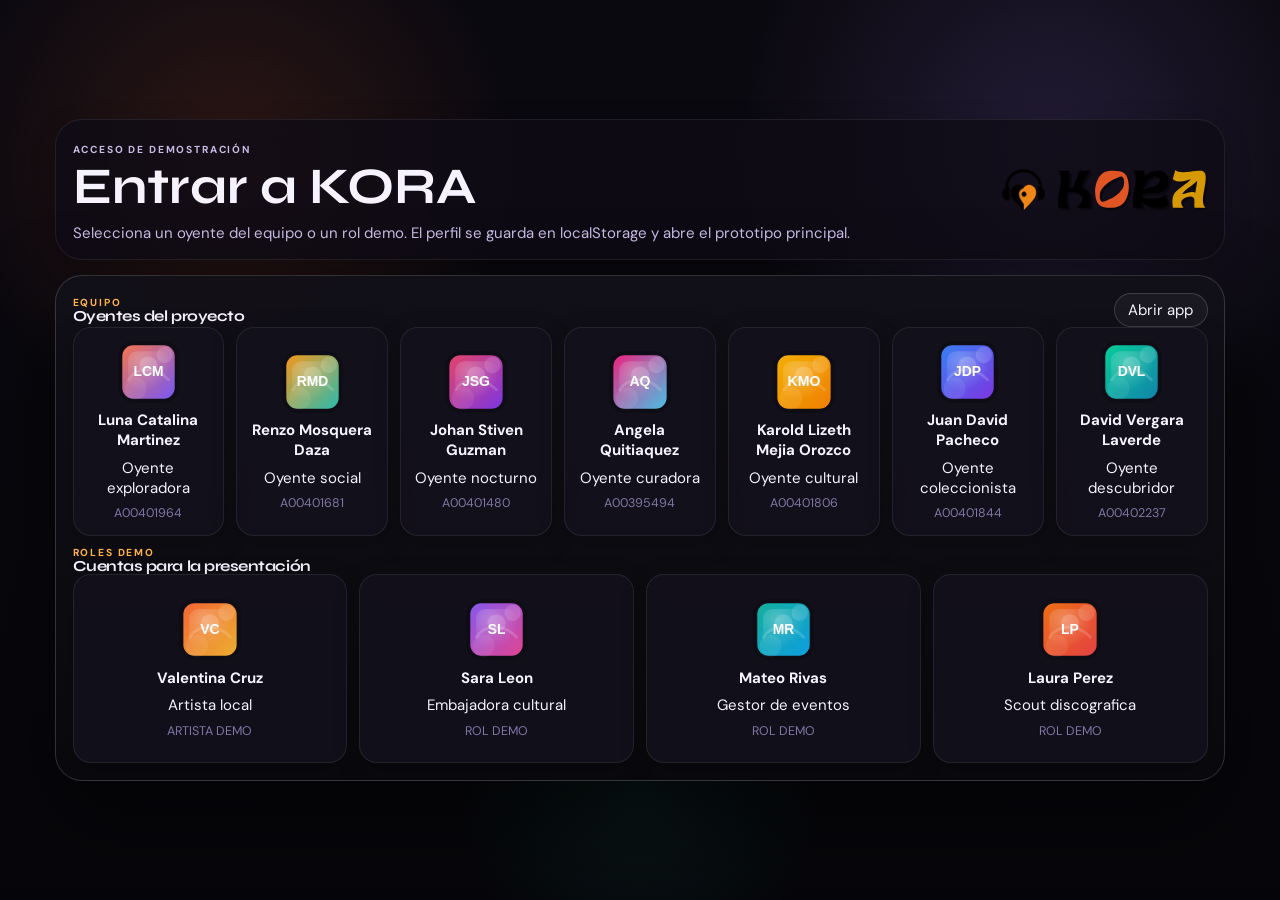
==== login.html @ 13dc76f2 "Initial commit + kora" ====
<!DOCTYPE html>
<html lang="es">
<head>
  <meta charset="UTF-8">
  <meta name="viewport" content="width=device-width, initial-scale=1.0">
  <title>KORA · login demo</title>
  <link rel="preconnect" href="https://fonts.googleapis.com">
  <link rel="preconnect" href="https://fonts.gstatic.com" crossorigin>
  <link href="https://fonts.googleapis.com/css2?family=Syne:wght@500;700;800&family=DM+Sans:wght@400;500;700&display=swap" rel="stylesheet">
  <link rel="stylesheet" href="assets/css/styles.css">
  <style>
    body { display:flex; align-items:center; justify-content:center; padding:1.2rem; }
    .login-wrap { width:min(78rem,100%); display:grid; gap:1rem; }
    .login-hero { padding:1.1rem; border-radius:1.8rem; background:rgba(15,12,22,0.8); border:1px solid rgba(255,255,255,0.08); box-shadow:var(--shadow-md); display:flex; align-items:center; justify-content:space-between; gap:1rem; }
    .login-copy h1 { margin:0; font-family:var(--font-head); font-size:clamp(2rem,4vw,3.6rem); }
    .login-copy p { color:var(--text-soft); margin:0.4rem 0 0; }
    .login-brand { display:flex; gap:0.8rem; align-items:center; }
    .login-brand img:first-child { width:3rem; height:3rem; }
    .login-brand img:last-child { width:10rem; }
    .login-card { width:min(78rem,100%); }
  </style>
</head>
<body>
  <main class="login-wrap">
    <section class="login-hero">
      <div class="login-copy">
        <p class="eyebrow">Acceso de demostración</p>
        <h1>Entrar a KORA</h1>
        <p>Selecciona un oyente del equipo o un rol demo. El perfil se guarda en localStorage y abre el prototipo principal.</p>
      </div>
      <div class="login-brand">
        <img src="assets/img/marca.svg" alt="Marca KORA">
        <img src="assets/img/kora.svg" alt="KORA">
      </div>
    </section>

    <section class="overlay-card login-card">
      <div class="overlay-sections">
        <section>
          <div class="section-head simple-head">
            <div>
              <p class="eyebrow">Equipo</p>
              <h2 class="section-title small-title">Oyentes del proyecto</h2>
            </div>
            <a class="soft-btn" href="index.html">Abrir app</a>
          </div>
          <div class="profile-grid" id="login-team-grid"></div>
        </section>
        <section>
          <div class="section-head simple-head">
            <div>
              <p class="eyebrow">Roles demo</p>
              <h2 class="section-title small-title">Cuentas para la presentación</h2>
            </div>
          </div>
          <div class="profile-grid" id="login-role-grid"></div>
        </section>
      </div>
    </section>
  </main>

  <script src="assets/js/data.js"></script>
  <script>
    (function () {
      const data = window.KORA_DATA;
      const key = data.storageKey;
      const allProfiles = [...data.teamMembers, ...data.demoRoles];
      const defaults = {
        device: 'phone',
        view: 'discover',
        loggedIn: true,
        profileId: data.teamMembers[0].id,
        activeEventId: data.events[0].id,
        selectedArtistId: data.artists[0].id,
        savedArtistIds: ['los-pleneros'],
        likedArtistIds: [],
        checkedEventIds: [],
        sharedTargets: [],
        playlistArtistIds: data.playlists[0].tracks.slice(),
        playlistContributions: 0,
        completedMissionIds: [],
        settings: {
          autoLogin: true,
          publicProfile: false,
          preview30: true,
          autoplay: false,
          audioMode: 'Demo HQ',
          eventAlerts: true,
          missionAlerts: true,
          highContrast: false,
          captions: true
        }
      };

      function save(profileId) {
        const state = Object.assign({}, defaults, { profileId, loggedIn: true });
        localStorage.setItem(key, JSON.stringify(state));
        window.location.href = 'index.html';
      }

      function render(items, mountId) {
        document.getElementById(mountId).innerHTML = items.map((profile) => `
          <button class="profile-card" type="button" data-login="${profile.id}">
            <img src="${profile.avatar}" alt="${profile.name}">
            <strong>${profile.name}</strong>
            <span>${profile.role}</span>
            <small>${profile.code}</small>
          </button>`).join('');
      }

      render(data.teamMembers, 'login-team-grid');
      render(data.demoRoles, 'login-role-grid');
      document.querySelectorAll('[data-login]').forEach((button) => {
        button.addEventListener('click', () => save(button.dataset.login));
      });
    })();
  </script>
</body>
</html>
---- assets/css/styles.css ----
:root {
  --bg: #07070b;
  --bg-2: #0d0b14;
  --surface: rgba(19, 17, 28, 0.92);
  --surface-2: rgba(27, 24, 38, 0.96);
  --surface-3: rgba(37, 32, 52, 0.98);
  --line: rgba(255, 255, 255, 0.08);
  --line-strong: rgba(255, 255, 255, 0.16);
  --text: #f6f2ff;
  --text-soft: #c7bce6;
  --text-faint: #8176a5;
  --accent: #ff6b35;
  --accent-2: #ffb347;
  --accent-3: #ff8c42;
  --purple: #9d7bf5;
  --teal: #22d3a8;
  --danger: #ef4444;
  --success: #22c55e;
  --shadow-xl: 0 40px 90px rgba(0, 0, 0, 0.55);
  --shadow-lg: 0 18px 44px rgba(0, 0, 0, 0.32);
  --shadow-md: 0 8px 26px rgba(0, 0, 0, 0.22);
  --r-xl: 38px;
  --r-lg: 26px;
  --r-md: 18px;
  --r-sm: 14px;
  --font-head: 'Syne', sans-serif;
  --font-body: 'DM Sans', sans-serif;
}

* {
  box-sizing: border-box;
}

html {
  scroll-behavior: smooth;
  font-size: 15px;
}

body {
  margin: 0;
  min-height: 100vh;
  font-family: var(--font-body);
  color: var(--text);
  background:
          radial-gradient(circle at 18% 18%, rgba(255, 107, 53, 0.14), transparent 22%),
          radial-gradient(circle at 82% 16%, rgba(157, 123, 245, 0.16), transparent 24%),
          radial-gradient(circle at 50% 88%, rgba(34, 211, 168, 0.08), transparent 18%),
          linear-gradient(180deg, #0b0910 0%, #06060a 100%);
  overflow-x: hidden;
}

body.overlay-open {
  overflow: hidden;
}

body.high-contrast {
  --surface: rgba(10, 10, 13, 0.98);
  --surface-2: rgba(17, 17, 22, 1);
  --surface-3: rgba(24, 24, 32, 1);
  --line: rgba(255, 255, 255, 0.16);
  --text-soft: #ddd6f8;
}

a,
button,
input,
select {
  font: inherit;
}

button,
a {
  cursor: pointer;
}

button {
  border: 0;
  padding: 0;
  background: transparent;
  color: inherit;
}

img {
  display: block;
  max-width: 100%;
}

.app-page {
  position: relative;
  min-height: 100vh;
  padding: 0.85rem;
  display: flex;
  flex-direction: column;
  gap: 0.85rem;
}

.shell-toolbar {
  display: flex;
  align-items: center;
  justify-content: space-between;
  gap: 0.9rem;
  padding: 0.8rem 0.95rem;
  background: rgba(15, 12, 22, 0.74);
  border: 1px solid var(--line);
  border-radius: 20px;
  backdrop-filter: blur(16px);
  box-shadow: var(--shadow-md);
}

.brand-lockup,
.shell-actions,
.device-switches,
.toolbar-utilities,
.pill-row,
.player-actions,
.player-controls,
.community-actions,
.overlay-actions,
.sidebar-actions,
.profile-actions {
  display: flex;
  align-items: center;
  gap: 0.65rem;
  flex-wrap: wrap;
}

.brand-lockup {
  min-width: 0;
}

.brand-lockup--shell {
  flex: 0 0 auto;
}

.brand-word-wrap {
  display: inline-flex;
  align-items: center;
  justify-content: center;
  padding: 0.38rem 0.8rem 0.42rem;
  border-radius: 999px;
  background: linear-gradient(135deg, rgba(255, 255, 255, 0.06), rgba(255, 107, 53, 0.08));
  border: 1px solid rgba(255, 255, 255, 0.08);
  box-shadow: var(--shadow-md);
}

.brand-mark {
  width: 2.55rem;
  height: 2.55rem;
  object-fit: contain;
  filter: drop-shadow(0 8px 18px rgba(255, 107, 53, 0.22));
}

.brand-mark--shell {
  width: 2.1rem;
  height: 2.1rem;
  flex: 0 0 auto;
}

.brand-word {
  width: min(10.4rem, 28vw);
  height: auto;
  object-fit: contain;
  filter: drop-shadow(0 4px 12px rgba(255, 179, 71, 0.14));
}

.shell-actions {
  width: 100%;
  min-width: 0;
  justify-content: flex-end;
}

.toolbar-btn,
.soft-btn,
.primary-btn,
.danger-btn,
.nav-link,
.mini-pill,
.interactive-pill,
.link-btn,
.device-switches button,
.toolbar-utilities button {
  display: inline-flex;
  align-items: center;
  justify-content: center;
  min-height: 2.25rem;
  padding: 0 0.9rem;
  border-radius: 999px;
  border: 1px solid var(--line-strong);
  background: rgba(255, 255, 255, 0.04);
  color: var(--text);
  text-decoration: none;
  transition: 0.22s ease;
}

.toolbar-btn:hover,
.soft-btn:hover,
.primary-btn:hover,
.danger-btn:hover,
.nav-link:hover,
.icon-btn:hover,
.profile-chip:hover,
.mini-pill.interactive-pill:hover,
.events-grid button:hover,
.stack-item:hover,
.favorite-card:hover {
  transform: translateY(-1px);
}

.toolbar-btn.is-active,
.nav-link.is-active,
.bottom-nav button.is-active,
.profile-card.is-active,
.stack-item.is-active,
.map-pin.is-active,
.share-card.is-active,
.interactive-pill.is-active {
  background: linear-gradient(135deg, rgba(255, 107, 53, 0.22), rgba(255, 179, 71, 0.18));
  border-color: rgba(255, 179, 71, 0.36);
  box-shadow: 0 0 0 1px rgba(255, 179, 71, 0.08) inset;
}

.primary-btn {
  background: linear-gradient(135deg, var(--accent), var(--accent-3));
  border-color: transparent;
  box-shadow: 0 14px 30px rgba(255, 107, 53, 0.25);
  font-weight: 700;
}

.danger-btn {
  background: rgba(239, 68, 68, 0.14);
  border-color: rgba(239, 68, 68, 0.3);
  color: #fecaca;
}

.small-btn {
  min-height: 1.95rem;
  padding-inline: 0.78rem;
  font-size: 0.88rem;
}

.full-btn {
  width: 100%;
}

.stage {
  display: flex;
  justify-content: center;
  align-items: flex-start;
  min-height: 0;
}

.device-shell {
  width: 100%;
  display: flex;
  justify-content: center;
  position: relative;
}

.device-shell::before {
  content: '';
  position: absolute;
  left: 10%;
  right: 10%;
  bottom: -1rem;
  height: 5rem;
  border-radius: 999px;
  background: radial-gradient(circle, rgba(0, 0, 0, 0.55), transparent 70%);
  filter: blur(10px);
}

.device-frame {
  position: relative;
  background: linear-gradient(180deg, #0d0c12 0%, #030305 100%);
  border: 1px solid rgba(255, 255, 255, 0.08);
  box-shadow: 0 0 0 1px rgba(255,255,255,0.03) inset, var(--shadow-xl);
  padding: 0.78rem;
  transition: 0.32s ease;
}

.device-frame[data-device-frame='phone'] {
  width: min(360px, calc((100vh - 170px) * 0.415), calc(100vw - 28px));
  aspect-ratio: 390 / 844;
  border-radius: 2.95rem;
}

.device-frame[data-device-frame='tablet'] {
  width: min(1020px, calc((100vh - 170px) * 1.5), calc(100vw - 28px));
  aspect-ratio: 1280 / 820;
  border-radius: 2.45rem;
}

.device-frame[data-device-frame='desktop'] {
  width: min(1220px, calc((100vh - 170px) * 1.5), calc(100vw - 28px));
  aspect-ratio: 1440 / 900;
  border-radius: 1.9rem;
}

.device-hardware,
.device-notch,
.device-camera,
.device-speaker,
.device-tablet-bar,
.device-led {
  position: absolute;
  pointer-events: none;
}

.device-notch {
  top: 0;
  left: 50%;
  transform: translateX(-50%);
  width: 7.3rem;
  height: 1.45rem;
  border-radius: 0 0 1rem 1rem;
  background: #06060a;
}

.device-camera {
  top: 0.42rem;
  left: calc(50% - 1.32rem);
  width: 0.54rem;
  height: 0.54rem;
  border-radius: 50%;
  background: #1f2030;
  box-shadow: 0 0 0 2px rgba(255,255,255,0.03) inset;
}

.device-speaker {
  top: 0.63rem;
  left: 50%;
  width: 1.9rem;
  height: 0.2rem;
  transform: translateX(-50%);
  border-radius: 999px;
  background: #1e2030;
}

.device-tablet-bar,
.device-led {
  display: none;
}

.device-frame[data-device-frame='tablet'] .device-notch,
.device-frame[data-device-frame='tablet'] .device-camera,
.device-frame[data-device-frame='tablet'] .device-speaker,
.device-frame[data-device-frame='desktop'] .device-notch,
.device-frame[data-device-frame='desktop'] .device-camera,
.device-frame[data-device-frame='desktop'] .device-speaker {
  display: none;
}

.device-frame[data-device-frame='tablet'] .device-tablet-bar {
  display: block;
  left: 50%;
  top: 0.8rem;
  transform: translateX(-50%);
  width: 6rem;
  height: 0.34rem;
  border-radius: 999px;
  background: #17181d;
}

.device-frame[data-device-frame='desktop'] .device-led {
  display: block;
  left: 50%;
  top: 0.92rem;
  transform: translateX(-50%);
  width: 0.55rem;
  height: 0.55rem;
  border-radius: 50%;
  background: rgba(34, 211, 168, 0.84);
  box-shadow: 0 0 12px rgba(34, 211, 168, 0.65);
}

.device-screen {
  height: 100%;
  border-radius: 2.15rem;
  overflow: hidden;
  border: 1px solid rgba(255,255,255,0.05);
  background:
          radial-gradient(circle at 16% 10%, rgba(255, 107, 53, 0.14), transparent 24%),
          radial-gradient(circle at 84% 14%, rgba(157, 123, 245, 0.15), transparent 22%),
          linear-gradient(180deg, #0f0d16 0%, #08080d 100%);
}

.device-frame[data-device-frame='desktop'] .device-screen {
  border-radius: 1.3rem;
}

.app-surface {
  height: 100%;
  display: grid;
  grid-template-rows: auto auto 1fr auto;
  min-height: 0;
}

.app-surface[data-device='desktop'] {
  grid-template-columns: 15.5rem minmax(0, 1fr) 18rem;
  grid-template-rows: auto 1fr;
}

.status-bar {
  display: flex;
  align-items: center;
  justify-content: space-between;
  gap: 1rem;
  padding: 0.8rem 1rem 0.4rem;
  color: var(--text);
  font-size: 0.76rem;
  font-weight: 700;
}

.status-icons {
  display: inline-flex;
  align-items: center;
  gap: 0.45rem;
}

.status-icon {
  width: 0.9rem;
  height: 0.55rem;
  border-radius: 0.24rem;
  background: rgba(255, 255, 255, 0.68);
}

.status-icon--signal {
  clip-path: polygon(0 100%, 40% 60%, 70% 30%, 100% 0, 100% 100%);
  width: 0.78rem;
}

.status-icon--battery {
  position: relative;
  width: 1.2rem;
  background: transparent;
  border: 1px solid rgba(255, 255, 255, 0.68);
}

.status-icon--battery::before {
  content: '';
  position: absolute;
  left: 2px;
  right: 4px;
  top: 2px;
  bottom: 2px;
  border-radius: 0.12rem;
  background: rgba(255, 255, 255, 0.78);
}

.status-icon--battery::after {
  content: '';
  position: absolute;
  right: -3px;
  top: 50%;
  transform: translateY(-50%);
  width: 2px;
  height: 5px;
  border-radius: 0 2px 2px 0;
  background: rgba(255, 255, 255, 0.78);
}

.app-surface[data-device='desktop'] .status-bar {
  grid-column: 2 / span 2;
  padding-top: 0.9rem;
}

.app-sidebar,
.app-rail {
  display: none;
}

.app-surface[data-device='desktop'] .app-sidebar,
.app-surface[data-device='desktop'] .app-rail {
  display: block;
}

.app-sidebar {
  grid-row: 1 / span 2;
  padding: 0.95rem 0.85rem 0.95rem 0.95rem;
  border-right: 1px solid var(--line);
  background: rgba(255,255,255,0.02);
}

.sidebar-brand,
.sidebar-stack {
  display: grid;
  gap: 0.85rem;
}

.sidebar-brand-lockup {
  display: flex;
  align-items: center;
  gap: 0.65rem;
}

.sidebar-brand-lockup img:first-child {
  width: 2.2rem;
  height: 2.2rem;
}

.sidebar-brand-lockup img:last-child {
  width: 7.1rem;
}

.profile-chip {
  display: flex;
  align-items: center;
  gap: 0.8rem;
  width: 100%;
  padding: 0.78rem;
  border-radius: 1.15rem;
  border: 1px solid var(--line);
  background: rgba(255,255,255,0.04);
  text-align: left;
}

.profile-chip img,
.profile-main-avatar,
.profile-card img,
.team-modal-card img,
.stack-item img,
.favorite-card img,
.leaderboard-card img {
  width: 3rem;
  height: 3rem;
  border-radius: 1rem;
  object-fit: cover;
}

.profile-main-avatar {
  width: 3.25rem;
  height: 3.25rem;
  border-radius: 1rem;
  box-shadow: 0 10px 25px rgba(255, 107, 53, 0.18);
  flex: 0 0 auto;
}

.profile-chip strong,
.profile-main strong,
.stack-item strong,
.favorite-card strong,
.leaderboard-card strong,
.team-modal-card strong {
  display: block;
}

.profile-chip span,
.profile-sub,
.stack-item span,
.favorite-card span,
.team-modal-card span,
.helper-copy,
.profile-overview p,
.insight-row p,
.settings-item label,
.settings-copy,
.empty-state {
  color: var(--text-soft);
}

.sidebar-nav,
.stack-list,
.capsule-feed,
.queue-list,
.missions-list,
.settings-stack,
.events-grid,
.favorites-grid,
.team-modal-grid {
  display: grid;
  gap: 0.75rem;
}

.nav-link {
  justify-content: flex-start;
}

.panel-card,
.hero-card,
.player-card,
.stack-item,
.favorite-card,
.share-card,
.leaderboard-card,
.profile-card,
.team-modal-card,
.settings-card,
.mission-card,
.event-card {
  background: var(--surface);
  border: 1px solid var(--line);
  border-radius: var(--r-md);
  box-shadow: var(--shadow-md);
}

.panel-card,
.settings-card,
.mission-card,
.event-card {
  padding: 0.95rem;
}

.compact-card {
  padding: 0.82rem;
}

.app-header {
  display: grid;
  grid-template-columns: auto 1fr auto;
  align-items: center;
  gap: 0.75rem;
  padding: 0 1rem 0.75rem;
}

.app-surface[data-device='desktop'] .app-header {
  display: none;
}

.device-brandbar {
  display: inline-flex;
  align-items: center;
  gap: 0.45rem;
  align-self: center;
  padding: 0.42rem 0.58rem;
  border-radius: 999px;
  background: rgba(255,255,255,0.04);
  border: 1px solid var(--line);
  box-shadow: var(--shadow-md);
}

.device-brandbar img:first-child {
  width: 1.45rem;
  height: 1.45rem;
}

.device-brandbar img:last-child {
  width: 4.75rem;
  height: auto;
}

.profile-main {
  display: flex;
  align-items: center;
  gap: 0.8rem;
  min-width: 0;
}

.profile-main > div {
  min-width: 0;
}

.app-title,
.section-title,
.overlay-head h2,
.hero-copy h2,
.player-meta h2,
.now-playing-card h3,
.profile-overview h2 {
  margin: 0;
  font-family: var(--font-head);
  line-height: 0.98;
  letter-spacing: -0.03em;
}

.app-title {
  font-size: 1.18rem;
}

.section-title {
  font-size: 1.28rem;
}

.small-title {
  font-size: 1.02rem;
}

.eyebrow {
  margin: 0;
  font-size: 0.68rem;
  color: var(--accent-2);
  letter-spacing: 0.18em;
  text-transform: uppercase;
  font-weight: 700;
}

.profile-sub {
  white-space: nowrap;
  overflow: hidden;
  text-overflow: ellipsis;
}

.app-main,
.app-rail {
  min-width: 0;
  padding: 0 0.95rem 0.95rem;
}

.app-main {
  overflow: hidden;
}

.content-scroll {
  overflow-y: auto;
  overflow-x: hidden;
  scrollbar-width: thin;
  scrollbar-color: rgba(255,255,255,0.15) transparent;
}

.content-scroll::-webkit-scrollbar {
  width: 8px;
}

.content-scroll::-webkit-scrollbar-thumb {
  background: rgba(255,255,255,0.12);
  border-radius: 999px;
}

.view {
  display: none;
  gap: 0.85rem;
  padding-bottom: 0.9rem;
}

.view.is-active {
  display: grid;
}

.hero-card {
  position: relative;
  overflow: hidden;
  min-height: 14rem;
  background:
          radial-gradient(circle at 80% 14%, rgba(255,255,255,0.12), transparent 18%),
          linear-gradient(135deg, rgba(255,107,53,0.24), rgba(255,179,71,0.12));
}

.hero-card::before {
  content: '';
  position: absolute;
  inset: 0;
  background: var(--hero-gradient, linear-gradient(135deg, rgba(255,107,53,0.28), rgba(255,179,71,0.12)));
  opacity: 0.45;
}

.hero-layout {
  position: relative;
  z-index: 1;
  display: grid;
  grid-template-columns: 1.15fr 0.85fr;
  gap: 0.95rem;
  height: 100%;
  padding: 0.95rem;
  align-items: center;
}

.hero-copy {
  display: grid;
  gap: 0.6rem;
  min-width: 0;
}

.hero-copy h2 {
  font-size: clamp(1.7rem, 3.2vw, 2.75rem);
}

.hero-copy p {
  margin: 0;
  color: var(--text-soft);
  line-height: 1.42;
}

.hero-visual {
  display: grid;
  gap: 0.7rem;
  justify-items: end;
  min-width: 0;
}

.hero-cover {
  width: min(13.5rem, 100%);
  border-radius: 1.35rem;
  box-shadow: var(--shadow-lg);
}

.hero-tags,
.tag-cloud,
.insight-stack,
.overlay-sections,
.scanner-layout,
.audio-progress-wrap {
  display: grid;
  gap: 0.7rem;
}

.tag-cloud {
  grid-template-columns: repeat(auto-fit, minmax(6.6rem, 1fr));
}

.tag-chip,
.badge-pill,
.stamp-pill {
  display: inline-flex;
  align-items: center;
  justify-content: center;
  min-height: 1.9rem;
  padding: 0 0.72rem;
  border-radius: 999px;
  border: 1px solid rgba(255, 255, 255, 0.12);
  background: rgba(255,255,255,0.05);
  color: var(--text-soft);
  font-size: 0.82rem;
}

.capsule-feed {
  grid-template-columns: repeat(auto-fit, minmax(13.2rem, 1fr));
}

.stack-item,
.favorite-card,
.leaderboard-card {
  display: flex;
  align-items: center;
  gap: 0.8rem;
  padding: 0.76rem;
}

.capsule-card {
  display: grid;
  gap: 0.8rem;
  padding: 0.82rem;
  cursor: pointer;
}

.capsule-cover {
  width: 100%;
  aspect-ratio: 16 / 10;
  object-fit: cover;
  border-radius: 1rem;
}

.capsule-copy h3,
.player-meta h2,
.stack-item strong,
.favorite-card strong,
.now-playing-card h3,
.profile-overview h2,
.leaderboard-card strong,
.team-modal-card strong {
  margin: 0;
  font-size: 0.98rem;
}

.capsule-copy p,
.player-meta p,
.panel-head span,
.stack-item span,
.favorite-card span,
.leaderboard-card span,
.now-playing-card p,
.mission-card p,
.event-card p,
.team-modal-card p {
  margin: 0;
  line-height: 1.42;
  color: var(--text-soft);
}

.card-actions {
  display: flex;
  gap: 0.5rem;
  flex-wrap: wrap;
}

.dual-grid {
  display: grid;
  gap: 0.85rem;
  grid-template-columns: repeat(2, minmax(0, 1fr));
}

.dual-grid--events {
  grid-template-columns: 1.15fr 0.85fr;
}

.dual-grid--community,
.dual-grid--profile {
  grid-template-columns: 1.1fr 0.9fr;
}

.panel-head,
.section-head,
.simple-head {
  display: flex;
  align-items: center;
  justify-content: space-between;
  gap: 0.65rem;
}

.player-card {
  display: grid;
  grid-template-columns: 6.5rem 1fr;
  gap: 0.9rem;
  padding: 0.95rem;
}

.player-cover {
  width: 100%;
  aspect-ratio: 1 / 1;
  object-fit: cover;
  border-radius: 1.15rem;
  box-shadow: var(--shadow-lg);
}

.player-story {
  min-height: 2.4rem;
}

.player-controls {
  justify-content: center;
}

.player-toggle {
  min-width: 9rem;
}

.big-icon {
  width: 2.65rem;
  padding: 0;
}

.icon-btn {
  width: 2.45rem;
  min-height: 2.45rem;
  display: inline-grid;
  place-items: center;
  border-radius: 999px;
  background: rgba(255, 255, 255, 0.05);
  border: 1px solid var(--line-strong);
  flex: 0 0 auto;
}

input[type='range'] {
  width: 100%;
}

.player-times {
  display: flex;
  align-items: center;
  justify-content: space-between;
  color: var(--text-faint);
  font-size: 0.78rem;
}

.insight-row {
  padding: 0.78rem;
  border-radius: 1rem;
  background: rgba(255,255,255,0.04);
  border: 1px solid var(--line);
}

.map-card {
  overflow: hidden;
}

.map-surface {
  position: relative;
  min-height: 16rem;
  border-radius: 1.1rem;
  overflow: hidden;
  background:
          linear-gradient(rgba(157,123,245,0.08) 1px, transparent 1px),
          linear-gradient(90deg, rgba(157,123,245,0.08) 1px, transparent 1px),
          linear-gradient(180deg, rgba(15,17,27,0.96), rgba(7,9,14,0.96));
  background-size: 2rem 2rem, 2rem 2rem, auto;
}

.map-surface::before,
.map-surface::after {
  content: '';
  position: absolute;
  left: 10%;
  right: 12%;
  height: 4px;
  border-radius: 999px;
  background: rgba(255,255,255,0.08);
}

.map-surface::before {
  top: 34%;
  transform: rotate(-8deg);
}

.map-surface::after {
  bottom: 28%;
  transform: rotate(7deg);
}

.map-pin {
  position: absolute;
  width: 2.8rem;
  height: 2.8rem;
  transform: translate(-50%, -100%) rotate(-45deg);
  border-radius: 1rem 1rem 1rem 0.3rem;
  display: grid;
  place-items: center;
  box-shadow: 0 14px 30px rgba(0,0,0,0.34);
  color: #fff;
  border: 2px solid rgba(255,255,255,0.12);
}

.map-pin span {
  transform: rotate(45deg);
  font-size: 0.95rem;
}

.map-pin.is-active {
  box-shadow: 0 0 0 4px rgba(255, 179, 71, 0.26), 0 14px 30px rgba(0,0,0,0.34);
}

.event-preview {
  display: grid;
  gap: 0.85rem;
}

.event-poster {
  border-radius: 1.05rem;
  overflow: hidden;
}

.events-grid {
  grid-template-columns: repeat(auto-fit, minmax(12rem, 1fr));
}

.event-card {
  display: grid;
  gap: 0.72rem;
}

.event-meta,
.mission-meta,
.profile-stats {
  display: flex;
  gap: 0.5rem;
  flex-wrap: wrap;
}

.mini-pill,
.interactive-pill {
  min-height: 1.92rem;
  padding-inline: 0.78rem;
  font-size: 0.8rem;
  color: var(--text-soft);
}

.share-grid {
  display: grid;
  grid-template-columns: repeat(2, minmax(0, 1fr));
  gap: 0.75rem;
}

.share-card {
  min-height: 6.9rem;
  padding: 0.8rem;
  display: grid;
  place-items: center;
  gap: 0.42rem;
  text-align: center;
}

.share-icon {
  width: 2.65rem;
  height: 2.65rem;
  border-radius: 0.9rem;
  display: grid;
  place-items: center;
  background: rgba(255,255,255,0.06);
  color: var(--accent-2);
  font-size: 1.05rem;
}

.playlist-hero {
  display: grid;
  gap: 0.68rem;
}

.playlist-tracks,
.stamp-grid {
  display: grid;
  gap: 0.6rem;
}

.track-row,
.stamp-card {
  display: flex;
  align-items: center;
  justify-content: space-between;
  gap: 0.58rem;
  padding: 0.72rem;
  border-radius: 0.95rem;
  background: rgba(255,255,255,0.04);
  border: 1px solid var(--line);
}

.stamp-card.is-earned {
  background: rgba(34, 197, 94, 0.08);
  border-color: rgba(34, 197, 94, 0.26);
}

.now-playing-card {
  display: grid;
  gap: 0.72rem;
}

.now-playing-media {
  display: flex;
  align-items: center;
  gap: 0.82rem;
}

.now-playing-media img {
  width: 4rem;
  height: 4rem;
  border-radius: 1rem;
}

.mission-card {
  display: grid;
  gap: 0.68rem;
}

.mission-card.is-complete {
  background: rgba(34, 197, 94, 0.08);
  border-color: rgba(34, 197, 94, 0.24);
}

.progress {
  width: 100%;
  height: 0.45rem;
  border-radius: 999px;
  background: rgba(255,255,255,0.08);
  overflow: hidden;
}

.progress > span {
  display: block;
  height: 100%;
  border-radius: inherit;
  background: linear-gradient(90deg, var(--accent), var(--accent-2));
}

.profile-overview {
  display: grid;
  gap: 0.78rem;
}

.profile-overview .summary-head {
  display: flex;
  align-items: center;
  gap: 0.82rem;
}

.profile-overview .summary-head img {
  width: 4.2rem;
  height: 4.2rem;
  border-radius: 1.1rem;
}

.stat-box {
  flex: 1;
  min-width: 6.5rem;
  padding: 0.78rem;
  border-radius: 1rem;
  background: rgba(255,255,255,0.04);
  border: 1px solid var(--line);
}

.stat-box strong {
  display: block;
  font-family: var(--font-head);
  font-size: 1.35rem;
}

.favorites-grid {
  grid-template-columns: repeat(auto-fit, minmax(10rem, 1fr));
}

.favorite-card {
  flex-direction: column;
  text-align: center;
}

.favorite-card img {
  width: 100%;
  height: auto;
  aspect-ratio: 1 / 1;
  border-radius: 1rem;
}

.overlay {
  position: fixed;
  inset: 0;
  z-index: 90;
  display: grid;
  place-items: center;
  padding: 1rem;
  background: rgba(6, 6, 10, 0.76);
  backdrop-filter: blur(18px);
  opacity: 0;
  visibility: hidden;
  transition: 0.2s ease;
}

.overlay.is-open {
  opacity: 1;
  visibility: visible;
}

.overlay-card {
  width: min(64rem, 100%);
  max-height: min(88vh, 980px);
  overflow: auto;
  padding: 1.1rem;
  border-radius: 1.8rem;
  background: linear-gradient(180deg, rgba(18, 16, 24, 0.96), rgba(10, 10, 14, 0.98));
  border: 1px solid var(--line-strong);
  box-shadow: var(--shadow-xl);
  display: grid;
  gap: 0.95rem;
}

.overlay-card--wide {
  width: min(76rem, 100%);
}

.overlay-head {
  display: flex;
  align-items: center;
  justify-content: space-between;
  gap: 1rem;
}

.profile-grid {
  display: grid;
  grid-template-columns: repeat(auto-fit, minmax(10rem, 1fr));
  gap: 0.8rem;
}

.profile-card,
.team-modal-card {
  min-height: 12.6rem;
  padding: 0.9rem;
  text-align: center;
  display: grid;
  justify-items: center;
  align-content: center;
  gap: 0.5rem;
}

.profile-card img,
.team-modal-card img {
  width: 4.1rem;
  height: 4.1rem;
  border-radius: 1.1rem;
}

.profile-card small,
.team-modal-card small,
.leaderboard-rank {
  color: var(--text-faint);
}

.team-modal-grid {
  grid-template-columns: repeat(auto-fit, minmax(12.5rem, 1fr));
}

.settings-card {
  display: grid;
  gap: 0.75rem;
}

.settings-item {
  display: flex;
  align-items: center;
  justify-content: space-between;
  gap: 1rem;
  padding: 0.72rem 0.78rem;
  border-radius: 1rem;
  background: rgba(255,255,255,0.04);
  border: 1px solid var(--line);
}

.settings-item select {
  min-height: 2.15rem;
  padding: 0 0.78rem;
  border-radius: 999px;
  border: 1px solid var(--line-strong);
  background: rgba(255,255,255,0.04);
  color: var(--text);
}

.switch {
  position: relative;
  width: 3.1rem;
  height: 1.8rem;
  border-radius: 999px;
  background: rgba(255,255,255,0.12);
  border: 1px solid var(--line-strong);
}

.switch::after {
  content: '';
  position: absolute;
  top: 2px;
  left: 2px;
  width: 1.35rem;
  height: 1.35rem;
  border-radius: 50%;
  background: #fff;
  transition: 0.2s ease;
}

.switch.is-on {
  background: linear-gradient(135deg, rgba(255, 107, 53, 0.5), rgba(255, 179, 71, 0.4));
}

.switch.is-on::after {
  left: calc(100% - 1.5rem);
}

.scanner-layout {
  grid-template-columns: 1.15fr 0.85fr;
  align-items: center;
}

.scanner-poster,
.scanner-qr {
  border-radius: 1.15rem;
}

.scanner-side {
  display: grid;
  gap: 0.85rem;
  justify-items: center;
}

.scanner-qr {
  width: min(18rem, 100%);
  background: #fff;
  padding: 0.6rem;
}

.overlay-actions--column {
  width: 100%;
  align-items: stretch;
}

.toast {
  position: fixed;
  right: 1.1rem;
  bottom: 1.1rem;
  min-height: 2.7rem;
  padding: 0 1rem;
  display: inline-flex;
  align-items: center;
  border-radius: 999px;
  background: rgba(11, 11, 15, 0.96);
  color: var(--text);
  border: 1px solid rgba(255, 255, 255, 0.08);
  box-shadow: var(--shadow-lg);
  transform: translateY(140%);
  transition: transform 0.22s ease;
  z-index: 120;
}

.toast.is-visible {
  transform: translateY(0);
}

.bottom-nav {
  padding: 0.68rem 0.78rem 0.88rem;
  border-top: 1px solid var(--line);
  background: rgba(8, 8, 12, 0.86);
  backdrop-filter: blur(18px);
  display: flex;
  gap: 0.45rem;
}

.bottom-nav button {
  flex: 1;
  min-height: 2.8rem;
  border-radius: 1rem;
  border: 1px solid transparent;
  background: transparent;
  color: var(--text-faint);
  font-size: 0.92rem;
}

.app-surface[data-device='desktop'] .bottom-nav {
  display: none;
}

.empty-state {
  padding: 0.85rem;
  border-radius: 1rem;
  border: 1px dashed rgba(255,255,255,0.14);
  background: rgba(255,255,255,0.02);
}

.hidden {
  display: none !important;
}

.app-surface[data-device='phone'] .hero-layout,
.app-surface[data-device='phone'] .player-card,
.app-surface[data-device='phone'] .dual-grid,
.app-surface[data-device='phone'] .dual-grid--events,
.app-surface[data-device='phone'] .dual-grid--community,
.app-surface[data-device='phone'] .dual-grid--profile,
.app-surface[data-device='phone'] .scanner-layout {
  grid-template-columns: 1fr;
}

.app-surface[data-device='phone'] .capsule-feed,
.app-surface[data-device='phone'] .favorites-grid,
.app-surface[data-device='phone'] .share-grid,
.app-surface[data-device='phone'] .events-grid,
.app-surface[data-device='phone'] .tag-cloud {
  grid-template-columns: 1fr;
}

.app-surface[data-device='phone'] .app-header,
.app-surface[data-device='phone'] .status-bar,
.app-surface[data-device='phone'] .app-main,
.app-surface[data-device='phone'] .app-rail {
  padding-left: 0.82rem;
  padding-right: 0.82rem;
}

.app-surface[data-device='phone'] .device-brandbar img:first-child {
  width: 1.35rem;
  height: 1.35rem;
}

.app-surface[data-device='phone'] .device-brandbar img:last-child {
  width: 4.35rem;
}

.app-surface[data-device='phone'] .app-title {
  font-size: 1.05rem;
}

.app-surface[data-device='phone'] .section-title {
  font-size: 1.12rem;
}

.app-surface[data-device='phone'] .hero-card {
  min-height: auto;
}

.app-surface[data-device='phone'] .hero-copy h2 {
  font-size: 1.5rem;
}

.app-surface[data-device='phone'] .hero-visual {
  justify-items: start;
}

.app-surface[data-device='phone'] .hero-cover {
  width: min(8.6rem, 100%);
}

.app-surface[data-device='phone'] .panel-card,
.app-surface[data-device='phone'] .settings-card,
.app-surface[data-device='phone'] .mission-card,
.app-surface[data-device='phone'] .event-card {
  padding: 0.82rem;
}

.app-surface[data-device='phone'] .capsule-card {
  padding: 0.78rem;
}

.app-surface[data-device='phone'] .player-toggle {
  min-width: 8rem;
}

.app-surface[data-device='phone'] .player-controls,
.app-surface[data-device='phone'] .player-actions,
.app-surface[data-device='phone'] .community-actions,
.app-surface[data-device='phone'] .profile-actions {
  gap: 0.45rem;
}

.app-surface[data-device='phone'] .mini-pill,
.app-surface[data-device='phone'] .interactive-pill {
  min-height: 1.82rem;
  padding-inline: 0.7rem;
  font-size: 0.76rem;
}

.app-surface[data-device='phone'] .map-surface {
  min-height: 13.8rem;
}

.app-surface[data-device='phone'] .bottom-nav {
  gap: 0.35rem;
}

.app-surface[data-device='phone'] .bottom-nav button {
  min-height: 2.65rem;
  font-size: 0.86rem;
}

.app-surface[data-device='phone'] .big-icon {
  width: 2.45rem;
}

.app-surface[data-device='tablet'] .app-header,
.app-surface[data-device='tablet'] .status-bar,
.app-surface[data-device='tablet'] .app-main,
.app-surface[data-device='tablet'] .app-rail {
  padding-left: 0.95rem;
  padding-right: 0.95rem;
}

.app-surface[data-device='tablet'] .dual-grid--events,
.app-surface[data-device='tablet'] .dual-grid--community,
.app-surface[data-device='tablet'] .dual-grid--profile {
  grid-template-columns: 1fr;
}

.app-surface[data-device='tablet'] .capsule-feed,
.app-surface[data-device='tablet'] .events-grid,
.app-surface[data-device='tablet'] .favorites-grid,
.app-surface[data-device='tablet'] .tag-cloud {
  grid-template-columns: repeat(2, minmax(0, 1fr));
}

.app-surface[data-device='tablet'] .hero-layout {
  grid-template-columns: 1fr 0.8fr;
}

.app-surface[data-device='tablet'] .device-brandbar img:first-child {
  width: 1.4rem;
  height: 1.4rem;
}

.app-surface[data-device='tablet'] .device-brandbar img:last-child {
  width: 4.5rem;
}

@media (max-width: 1200px) {
  .shell-toolbar {
    flex-direction: column;
    align-items: flex-start;
  }

  .shell-actions {
    width: 100%;
    justify-content: space-between;
  }

  .app-surface[data-device='desktop'] {
    grid-template-columns: 14.5rem minmax(0, 1fr);
  }

  .app-surface[data-device='desktop'] .app-rail {
    display: none;
  }

  .app-surface[data-device='desktop'] .status-bar {
    grid-column: 2;
  }
}

@media (max-width: 1024px) {
  .device-frame[data-device-frame='desktop'] {
    width: min(100%, calc((100vh - 170px) * 1.34), calc(100vw - 28px));
    aspect-ratio: 1180 / 860;
  }

  .app-surface[data-device='desktop'] {
    grid-template-columns: 1fr;
    grid-template-rows: auto auto 1fr auto;
  }

  .app-surface[data-device='desktop'] .app-sidebar {
    display: none;
  }

  .app-surface[data-device='desktop'] .app-header {
    display: grid;
  }

  .app-surface[data-device='desktop'] .status-bar {
    grid-column: auto;
  }

  .app-surface[data-device='desktop'] .bottom-nav {
    display: flex;
  }
}

@media (max-width: 900px) {
  .app-page {
    padding: 0.75rem;
  }

  .brand-word {
    width: 8.8rem;
  }

  .dual-grid,
  .dual-grid--events,
  .dual-grid--community,
  .dual-grid--profile,
  .hero-layout,
  .player-card,
  .scanner-layout {
    grid-template-columns: 1fr;
  }

  .overlay-card,
  .overlay-card--wide {
    padding: 1rem;
  }
}

@media (max-width: 720px) {
  .shell-actions,
  .device-switches,
  .toolbar-utilities {
    width: 100%;
  }

  .device-switches .toolbar-btn,
  .toolbar-utilities .toolbar-btn,
  .overlay-actions .soft-btn,
  .overlay-actions .danger-btn {
    flex: 1 1 auto;
  }

  .device-frame[data-device-frame='phone'] {
    width: min(calc(100vw - 22px), calc((100vh - 138px) * 0.44));
    aspect-ratio: 390 / 844;
    border-radius: 2.05rem;
    padding: 0.68rem;
  }

  .device-frame[data-device-frame='tablet'] {
    width: min(calc(100vw - 22px), calc((100vh - 138px) * 1.12));
    aspect-ratio: 1100 / 780;
    border-radius: 1.95rem;
    padding: 0.68rem;
  }

  .device-frame[data-device-frame='desktop'] {
    width: min(calc(100vw - 22px), calc((100vh - 138px) * 0.92));
    aspect-ratio: 1180 / 860;
    border-radius: 1.7rem;
    padding: 0.68rem;
  }

  .device-screen {
    border-radius: 1.55rem;
  }

  .app-main,
  .app-rail,
  .app-header,
  .status-bar {
    padding-left: 0.75rem;
    padding-right: 0.75rem;
  }

  .capsule-feed,
  .favorites-grid,
  .share-grid,
  .events-grid,
  .profile-grid,
  .team-modal-grid,
  .tag-cloud {
    grid-template-columns: 1fr;
  }

  .favorite-card {
    text-align: left;
    flex-direction: row;
  }

  .favorite-card img {
    width: 4rem;
    aspect-ratio: 1 / 1;
  }
}
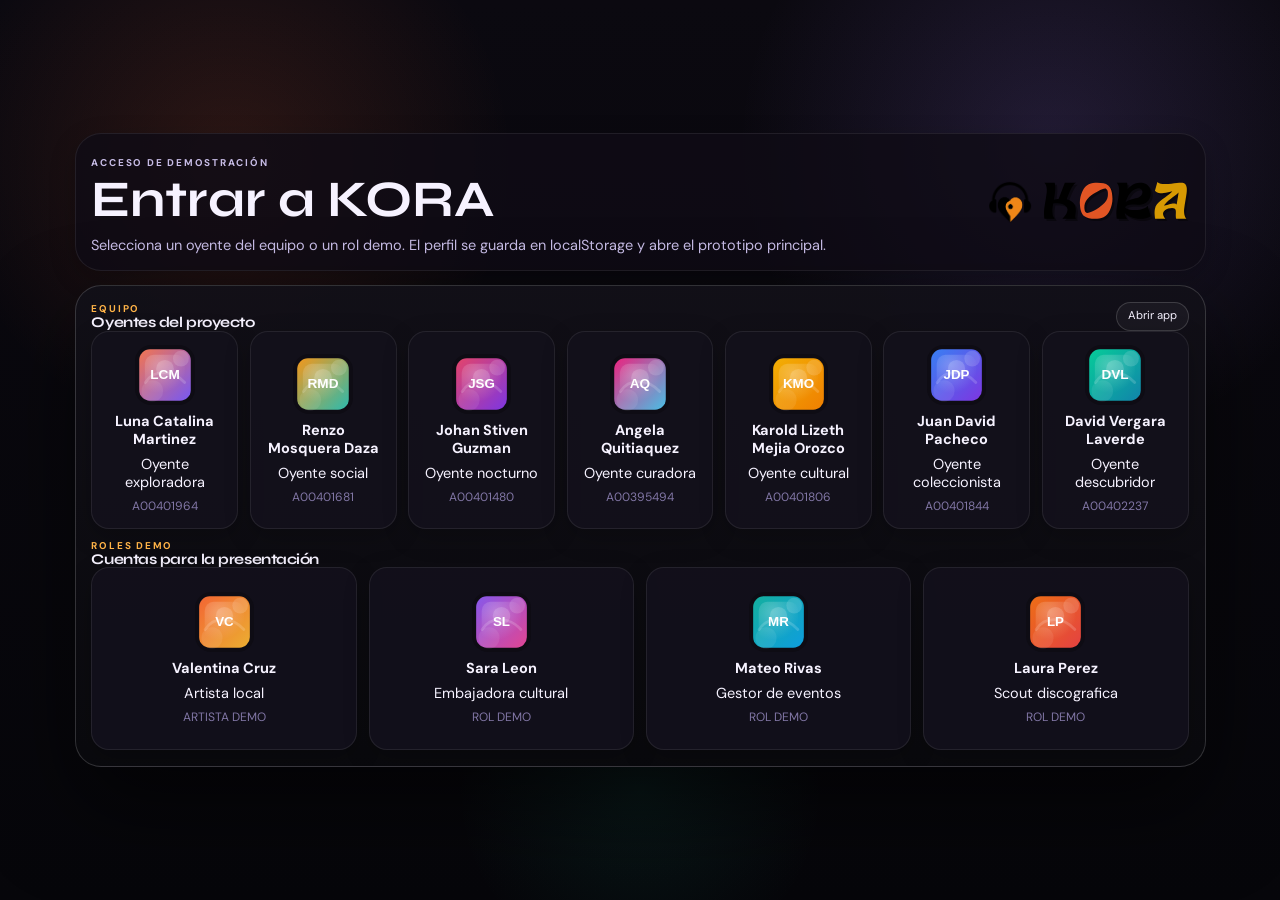
==== commit 5c7a0477: "Refactor file structure and update HTML links for improved organization and accessibility" ====
--- a/login.html
+++ b/login.html
@@ -4,6 +4,7 @@
   <meta charset="UTF-8">
   <meta name="viewport" content="width=device-width, initial-scale=1.0">
   <title>KORA · login demo</title>
+  <link rel="icon" href="assets/img/marca.svg" type="image/svg+xml">
   <link rel="preconnect" href="https://fonts.googleapis.com">
   <link rel="preconnect" href="https://fonts.gstatic.com" crossorigin>
   <link href="https://fonts.googleapis.com/css2?family=Syne:wght@500;700;800&family=DM+Sans:wght@400;500;700&display=swap" rel="stylesheet">
@@ -59,7 +60,7 @@
     </section>
   </main>
 
-  <script src="assets/js/data.js"></script>
+  <script src="assets/data/data.js"></script>
   <script>
     (function () {
       const data = window.KORA_DATA;
--- a/assets/css/styles.css
+++ b/assets/css/styles.css
@@ -1,3 +1,4 @@
+
 :root {
   --bg: #07070b;
   --bg-2: #0d0b14;
@@ -33,7 +34,7 @@
 
 html {
   scroll-behavior: smooth;
-  font-size: 15px;
+  font-size: 14.5px;
 }
 
 body {
@@ -87,24 +88,27 @@
 
 .app-page {
   position: relative;
-  min-height: 100vh;
-  padding: 0.85rem;
+  min-height: 100dvh;
+  height: 100dvh;
+  padding: 0.42rem;
   display: flex;
   flex-direction: column;
-  gap: 0.85rem;
+  gap: 0.42rem;
+  overflow: hidden;
 }
 
 .shell-toolbar {
   display: flex;
   align-items: center;
   justify-content: space-between;
-  gap: 0.9rem;
-  padding: 0.8rem 0.95rem;
+  gap: 0.55rem;
+  padding: 0.46rem 0.68rem;
   background: rgba(15, 12, 22, 0.74);
   border: 1px solid var(--line);
   border-radius: 20px;
   backdrop-filter: blur(16px);
   box-shadow: var(--shadow-md);
+  flex-wrap: nowrap;
 }
 
 .brand-lockup,
@@ -136,10 +140,10 @@
   display: inline-flex;
   align-items: center;
   justify-content: center;
-  padding: 0.38rem 0.8rem 0.42rem;
+  padding: 0.42rem 0.82rem 0.44rem;
   border-radius: 999px;
-  background: linear-gradient(135deg, rgba(255, 255, 255, 0.06), rgba(255, 107, 53, 0.08));
-  border: 1px solid rgba(255, 255, 255, 0.08);
+  background: linear-gradient(135deg, rgba(255, 255, 255, 0.08), rgba(255, 107, 53, 0.12));
+  border: 1px solid rgba(255, 255, 255, 0.1);
   box-shadow: var(--shadow-md);
 }
 
@@ -151,22 +155,30 @@
 }
 
 .brand-mark--shell {
-  width: 2.1rem;
-  height: 2.1rem;
+  width: 2.9rem;
+  height: 2.9rem;
+  padding: 0.54rem;
+  border-radius: 999px;
+  background: linear-gradient(135deg, rgba(255, 255, 255, 0.08), rgba(255, 107, 53, 0.12));
+  border: 1px solid rgba(255, 255, 255, 0.1);
+  box-shadow: var(--shadow-md);
   flex: 0 0 auto;
 }
 
 .brand-word {
-  width: min(10.4rem, 28vw);
+  width: min(10.8rem, 29vw);
   height: auto;
   object-fit: contain;
   filter: drop-shadow(0 4px 12px rgba(255, 179, 71, 0.14));
 }
 
 .shell-actions {
-  width: 100%;
+  flex: 1 1 auto;
+  width: auto;
   min-width: 0;
   justify-content: flex-end;
+  gap: 0.4rem;
+  flex-wrap: nowrap;
 }
 
 .toolbar-btn,
@@ -182,14 +194,16 @@
   display: inline-flex;
   align-items: center;
   justify-content: center;
-  min-height: 2.25rem;
-  padding: 0 0.9rem;
+  min-height: 2.02rem;
+  padding: 0 0.76rem;
   border-radius: 999px;
   border: 1px solid var(--line-strong);
   background: rgba(255, 255, 255, 0.04);
   color: var(--text);
   text-decoration: none;
   transition: 0.22s ease;
+  font-size: 0.78rem;
+  line-height: 1.08;
 }
 
 .toolbar-btn:hover,
@@ -233,9 +247,9 @@
 }
 
 .small-btn {
-  min-height: 1.95rem;
-  padding-inline: 0.78rem;
-  font-size: 0.88rem;
+  min-height: 1.8rem;
+  padding-inline: 0.68rem;
+  font-size: 0.76rem;
 }
 
 .full-btn {
@@ -243,56 +257,90 @@
 }
 
 .stage {
+  flex: 1;
   display: flex;
   justify-content: center;
-  align-items: flex-start;
+  align-items: center;
   min-height: 0;
+  overflow: hidden;
 }
 
 .device-shell {
   width: 100%;
+  min-height: 0;
+  height: 100%;
   display: flex;
   justify-content: center;
+  align-items: center;
   position: relative;
 }
 
 .device-shell::before {
   content: '';
   position: absolute;
-  left: 10%;
-  right: 10%;
-  bottom: -1rem;
-  height: 5rem;
+  left: 14%;
+  right: 14%;
+  bottom: -0.6rem;
+  height: 5.4rem;
   border-radius: 999px;
   background: radial-gradient(circle, rgba(0, 0, 0, 0.55), transparent 70%);
-  filter: blur(10px);
+  filter: blur(12px);
 }
 
 .device-frame {
   position: relative;
   background: linear-gradient(180deg, #0d0c12 0%, #030305 100%);
   border: 1px solid rgba(255, 255, 255, 0.08);
-  box-shadow: 0 0 0 1px rgba(255,255,255,0.03) inset, var(--shadow-xl);
+  box-shadow: 0 0 0 1px rgba(255, 255, 255, 0.03) inset, var(--shadow-xl);
   padding: 0.78rem;
   transition: 0.32s ease;
 }
 
 .device-frame[data-device-frame='phone'] {
-  width: min(360px, calc((100vh - 170px) * 0.415), calc(100vw - 28px));
-  aspect-ratio: 390 / 844;
-  border-radius: 2.95rem;
+  width: min(428px, calc((100dvh - 108px) * 0.48), calc(100vw - 30px));
+  aspect-ratio: 430 / 890;
+  border-radius: 3rem;
 }
 
 .device-frame[data-device-frame='tablet'] {
-  width: min(1020px, calc((100vh - 170px) * 1.5), calc(100vw - 28px));
+  width: min(1180px, calc((100dvh - 138px) * 1.54), calc(100vw - 42px));
   aspect-ratio: 1280 / 820;
-  border-radius: 2.45rem;
+  border-radius: 2.5rem;
 }
 
 .device-frame[data-device-frame='desktop'] {
-  width: min(1220px, calc((100vh - 170px) * 1.5), calc(100vw - 28px));
-  aspect-ratio: 1440 / 900;
-  border-radius: 1.9rem;
+  width: min(1420px, calc((100dvh - 94px) * 1.56), calc(100vw - 34px));
+  aspect-ratio: 1480 / 920;
+  border-radius: 1.95rem;
+  margin-top: -0.32rem;
+}
+
+.device-frame[data-device-frame='desktop']::before {
+  content: '';
+  position: absolute;
+  left: 14%;
+  right: 14%;
+  bottom: -2.4rem;
+  height: 1.1rem;
+  border-radius: 999px;
+  background: radial-gradient(circle, rgba(0, 0, 0, 0.45), transparent 72%);
+  filter: blur(10px);
+  pointer-events: none;
+}
+
+.device-frame[data-device-frame='desktop']::after {
+  content: '';
+  position: absolute;
+  left: 5%;
+  right: 5%;
+  bottom: -1.65rem;
+  height: 1.75rem;
+  clip-path: polygon(6% 0, 94% 0, 100% 100%, 0 100%);
+  background: linear-gradient(180deg, rgba(32, 31, 38, 0.98), rgba(12, 12, 16, 0.98));
+  border: 1px solid rgba(255, 255, 255, 0.08);
+  border-radius: 0 0 1.2rem 1.2rem;
+  box-shadow: 0 10px 24px rgba(0, 0, 0, 0.28);
+  pointer-events: none;
 }
 
 .device-hardware,
@@ -305,6 +353,11 @@
   pointer-events: none;
 }
 
+.device-hardware {
+  inset: 0;
+  z-index: 3;
+}
+
 .device-notch {
   top: 0;
   left: 50%;
@@ -322,7 +375,7 @@
   height: 0.54rem;
   border-radius: 50%;
   background: #1f2030;
-  box-shadow: 0 0 0 2px rgba(255,255,255,0.03) inset;
+  box-shadow: 0 0 0 2px rgba(255, 255, 255, 0.03) inset;
 }
 
 .device-speaker {
@@ -373,16 +426,22 @@
 }
 
 .device-screen {
+  position: relative;
+  z-index: 1;
   height: 100%;
-  border-radius: 2.15rem;
+  border-radius: 2.25rem;
   overflow: hidden;
-  border: 1px solid rgba(255,255,255,0.05);
+  border: 1px solid rgba(255, 255, 255, 0.05);
   background:
           radial-gradient(circle at 16% 10%, rgba(255, 107, 53, 0.14), transparent 24%),
           radial-gradient(circle at 84% 14%, rgba(157, 123, 245, 0.15), transparent 22%),
           linear-gradient(180deg, #0f0d16 0%, #08080d 100%);
 }
 
+.device-frame[data-device-frame='tablet'] .device-screen {
+  border-radius: 2rem;
+}
+
 .device-frame[data-device-frame='desktop'] .device-screen {
   border-radius: 1.3rem;
 }
@@ -390,13 +449,18 @@
 .app-surface {
   height: 100%;
   display: grid;
-  grid-template-rows: auto auto 1fr auto;
+  grid-template-rows: auto auto minmax(0, 1fr) auto;
   min-height: 0;
 }
 
+.app-surface[data-device='phone'] {
+  font-size: 12.8px;
+}
+
 .app-surface[data-device='desktop'] {
-  grid-template-columns: 15.5rem minmax(0, 1fr) 18rem;
-  grid-template-rows: auto 1fr;
+  grid-template-columns: 15.35rem minmax(0, 1fr) 18.25rem;
+  grid-template-rows: auto minmax(0, 1fr);
+  font-size: 13.6px;
 }
 
 .status-bar {
@@ -404,7 +468,7 @@
   align-items: center;
   justify-content: space-between;
   gap: 1rem;
-  padding: 0.8rem 1rem 0.4rem;
+  padding: 0.85rem 1.05rem 0.45rem;
   color: var(--text);
   font-size: 0.76rem;
   font-weight: 700;
@@ -460,7 +524,7 @@
 
 .app-surface[data-device='desktop'] .status-bar {
   grid-column: 2 / span 2;
-  padding-top: 0.9rem;
+  padding: 1rem 1.15rem 0.52rem;
 }
 
 .app-sidebar,
@@ -475,30 +539,102 @@
 
 .app-sidebar {
   grid-row: 1 / span 2;
-  padding: 0.95rem 0.85rem 0.95rem 0.95rem;
+  padding: 1.02rem 0.92rem 1.08rem 1.06rem;
   border-right: 1px solid var(--line);
-  background: rgba(255,255,255,0.02);
+  background: rgba(255, 255, 255, 0.02);
+  min-height: 0;
+  height: 100%;
+  overflow-y: auto;
+  overflow-x: hidden;
+  scrollbar-width: thin;
+  scrollbar-color: rgba(255, 255, 255, 0.15) transparent;
 }
 
 .sidebar-brand,
 .sidebar-stack {
   display: grid;
-  gap: 0.85rem;
+  gap: 0.95rem;
+}
+
+
+.app-sidebar::-webkit-scrollbar {
+  width: 8px;
+}
+
+.app-sidebar::-webkit-scrollbar-thumb {
+  background: rgba(255, 255, 255, 0.12);
+  border-radius: 999px;
+}
+
+.device-switches,
+.toolbar-utilities {
+  gap: 0.38rem;
+  flex-wrap: nowrap;
+}
+
+.event-preview,
+.map-card,
+.panel-card,
+.hero-card,
+.player-card {
+  min-width: 0;
+}
+
+.app-surface[data-device='desktop'] .app-sidebar,
+.app-surface[data-device='desktop'] .app-main,
+.app-surface[data-device='desktop'] .app-rail {
+  align-self: stretch;
+}
+
+.app-surface[data-device='desktop'] .panel-head strong,
+.app-surface[data-device='desktop'] .capsule-copy h3,
+.app-surface[data-device='desktop'] .player-meta h2,
+.app-surface[data-device='desktop'] .now-playing-card h3,
+.app-surface[data-device='desktop'] .profile-overview h2 {
+  line-height: 1.02;
+}
+
+.app-surface[data-device='desktop'] .view {
+  gap: 1.08rem;
+}
+
+
+.app-surface[data-device='phone'] .soft-btn,
+.app-surface[data-device='phone'] .primary-btn,
+.app-surface[data-device='phone'] .toolbar-btn {
+  font-size: 0.72rem;
+}
+
+.app-surface[data-device='phone'] .eyebrow {
+  font-size: 0.58rem;
+}
+
+.app-surface[data-device='phone'] .status-bar {
+  font-size: 0.68rem;
+  padding-top: 0.72rem;
+  padding-bottom: 0.36rem;
+}
+
+.app-surface[data-device='tablet'] .section-title {
+  font-size: 1.12rem;
 }
 
 .sidebar-brand-lockup {
-  display: flex;
-  align-items: center;
-  gap: 0.65rem;
-}
-
-.sidebar-brand-lockup img:first-child {
-  width: 2.2rem;
-  height: 2.2rem;
-}
-
-.sidebar-brand-lockup img:last-child {
-  width: 7.1rem;
+  width: 3rem;
+  height: 3rem;
+  display: inline-flex;
+  align-items: center;
+  justify-content: center;
+  padding: 0.72rem;
+  border-radius: 1rem;
+  background: rgba(255, 255, 255, 0.05);
+  border: 1px solid var(--line);
+  box-shadow: var(--shadow-md);
+}
+
+.sidebar-brand-lockup img {
+  width: 1.55rem;
+  height: 1.55rem;
 }
 
 .profile-chip {
@@ -506,10 +642,10 @@
   align-items: center;
   gap: 0.8rem;
   width: 100%;
-  padding: 0.78rem;
+  padding: 0.82rem;
   border-radius: 1.15rem;
   border: 1px solid var(--line);
-  background: rgba(255,255,255,0.04);
+  background: rgba(255, 255, 255, 0.04);
   text-align: left;
 }
 
@@ -527,9 +663,9 @@
 }
 
 .profile-main-avatar {
-  width: 3.25rem;
-  height: 3.25rem;
-  border-radius: 1rem;
+  width: 2.85rem;
+  height: 2.85rem;
+  border-radius: 0.95rem;
   box-shadow: 0 10px 25px rgba(255, 107, 53, 0.18);
   flex: 0 0 auto;
 }
@@ -567,7 +703,7 @@
 .favorites-grid,
 .team-modal-grid {
   display: grid;
-  gap: 0.75rem;
+  gap: 0.78rem;
 }
 
 .nav-link {
@@ -596,19 +732,19 @@
 .settings-card,
 .mission-card,
 .event-card {
-  padding: 0.95rem;
+  padding: 1rem;
 }
 
 .compact-card {
-  padding: 0.82rem;
+  padding: 0.9rem;
 }
 
 .app-header {
   display: grid;
-  grid-template-columns: auto 1fr auto;
+  grid-template-columns: auto minmax(0, 1fr) auto;
   align-items: center;
   gap: 0.75rem;
-  padding: 0 1rem 0.75rem;
+  padding: 0 1.05rem 0.9rem;
 }
 
 .app-surface[data-device='desktop'] .app-header {
@@ -616,35 +752,43 @@
 }
 
 .device-brandbar {
+  width: 3rem;
+  height: 3rem;
   display: inline-flex;
   align-items: center;
-  gap: 0.45rem;
-  align-self: center;
-  padding: 0.42rem 0.58rem;
-  border-radius: 999px;
-  background: rgba(255,255,255,0.04);
+  justify-content: center;
+  padding: 0.72rem;
+  border-radius: 1rem;
+  background: rgba(255, 255, 255, 0.04);
   border: 1px solid var(--line);
   box-shadow: var(--shadow-md);
-}
-
-.device-brandbar img:first-child {
-  width: 1.45rem;
-  height: 1.45rem;
-}
-
-.device-brandbar img:last-child {
-  width: 4.75rem;
-  height: auto;
+  flex: 0 0 auto;
+}
+
+.device-brandbar img {
+  width: 1.55rem;
+  height: 1.55rem;
+  object-fit: contain;
 }
 
 .profile-main {
   display: flex;
   align-items: center;
-  gap: 0.8rem;
+  gap: 0.78rem;
   min-width: 0;
 }
 
-.profile-main > div {
+.profile-main > div,
+.capsule-copy,
+.player-meta,
+.now-playing-media > div,
+.stack-item > div,
+.favorite-card > div,
+.leaderboard-card > div,
+.section-head > div,
+.panel-head strong,
+.track-row span,
+.profile-chip > div {
   min-width: 0;
 }
 
@@ -654,19 +798,27 @@
 .hero-copy h2,
 .player-meta h2,
 .now-playing-card h3,
-.profile-overview h2 {
+.profile-overview h2,
+.capsule-copy h3,
+.stack-item strong,
+.favorite-card strong,
+.leaderboard-card strong,
+.team-modal-card strong {
   margin: 0;
   font-family: var(--font-head);
   line-height: 0.98;
   letter-spacing: -0.03em;
+  overflow-wrap: anywhere;
 }
 
 .app-title {
-  font-size: 1.18rem;
+  font-size: 1.12rem;
+  line-height: 1.02;
 }
 
 .section-title {
-  font-size: 1.28rem;
+  font-size: 1.24rem;
+  line-height: 1.04;
 }
 
 .small-title {
@@ -683,15 +835,20 @@
 }
 
 .profile-sub {
-  white-space: nowrap;
+  display: -webkit-box;
+  -webkit-box-orient: vertical;
+  -webkit-line-clamp: 2;
   overflow: hidden;
-  text-overflow: ellipsis;
+  line-height: 1.26;
+  max-width: 100%;
 }
 
 .app-main,
 .app-rail {
   min-width: 0;
-  padding: 0 0.95rem 0.95rem;
+  min-height: 0;
+  height: 100%;
+  padding: 0 1.08rem 1.08rem;
 }
 
 .app-main {
@@ -702,7 +859,7 @@
   overflow-y: auto;
   overflow-x: hidden;
   scrollbar-width: thin;
-  scrollbar-color: rgba(255,255,255,0.15) transparent;
+  scrollbar-color: rgba(255, 255, 255, 0.15) transparent;
 }
 
 .content-scroll::-webkit-scrollbar {
@@ -710,14 +867,14 @@
 }
 
 .content-scroll::-webkit-scrollbar-thumb {
-  background: rgba(255,255,255,0.12);
+  background: rgba(255, 255, 255, 0.12);
   border-radius: 999px;
 }
 
 .view {
   display: none;
-  gap: 0.85rem;
-  padding-bottom: 0.9rem;
+  gap: 1rem;
+  padding-bottom: 1rem;
 }
 
 .view.is-active {
@@ -727,17 +884,17 @@
 .hero-card {
   position: relative;
   overflow: hidden;
-  min-height: 14rem;
+  min-height: 15rem;
   background:
-          radial-gradient(circle at 80% 14%, rgba(255,255,255,0.12), transparent 18%),
-          linear-gradient(135deg, rgba(255,107,53,0.24), rgba(255,179,71,0.12));
+          radial-gradient(circle at 80% 14%, rgba(255, 255, 255, 0.12), transparent 18%),
+          linear-gradient(135deg, rgba(255, 107, 53, 0.24), rgba(255, 179, 71, 0.12));
 }
 
 .hero-card::before {
   content: '';
   position: absolute;
   inset: 0;
-  background: var(--hero-gradient, linear-gradient(135deg, rgba(255,107,53,0.28), rgba(255,179,71,0.12)));
+  background: var(--hero-gradient, linear-gradient(135deg, rgba(255, 107, 53, 0.28), rgba(255, 179, 71, 0.12)));
   opacity: 0.45;
 }
 
@@ -745,38 +902,41 @@
   position: relative;
   z-index: 1;
   display: grid;
-  grid-template-columns: 1.15fr 0.85fr;
-  gap: 0.95rem;
+  grid-template-columns: minmax(0, 1.18fr) minmax(180px, 0.82fr);
+  gap: 1.05rem;
   height: 100%;
-  padding: 0.95rem;
-  align-items: center;
+  padding: 1.08rem;
+  align-items: stretch;
 }
 
 .hero-copy {
   display: grid;
-  gap: 0.6rem;
+  gap: 0.68rem;
   min-width: 0;
+  align-content: center;
 }
 
 .hero-copy h2 {
-  font-size: clamp(1.7rem, 3.2vw, 2.75rem);
+  font-size: clamp(1.55rem, 2.7vw, 2.55rem);
 }
 
 .hero-copy p {
   margin: 0;
   color: var(--text-soft);
-  line-height: 1.42;
+  line-height: 1.5;
+  overflow-wrap: anywhere;
 }
 
 .hero-visual {
   display: grid;
-  gap: 0.7rem;
+  gap: 0.78rem;
   justify-items: end;
+  align-content: space-between;
   min-width: 0;
 }
 
 .hero-cover {
-  width: min(13.5rem, 100%);
+  width: min(12.2rem, 100%);
   border-radius: 1.35rem;
   box-shadow: var(--shadow-lg);
 }
@@ -788,7 +948,7 @@
 .scanner-layout,
 .audio-progress-wrap {
   display: grid;
-  gap: 0.7rem;
+  gap: 0.72rem;
 }
 
 .tag-cloud {
@@ -801,17 +961,19 @@
   display: inline-flex;
   align-items: center;
   justify-content: center;
-  min-height: 1.9rem;
-  padding: 0 0.72rem;
+  min-height: 1.74rem;
+  padding: 0 0.62rem;
   border-radius: 999px;
   border: 1px solid rgba(255, 255, 255, 0.12);
-  background: rgba(255,255,255,0.05);
+  background: rgba(255, 255, 255, 0.05);
   color: var(--text-soft);
-  font-size: 0.82rem;
+  font-size: 0.72rem;
+  overflow-wrap: anywhere;
+  text-align: center;
 }
 
 .capsule-feed {
-  grid-template-columns: repeat(auto-fit, minmax(13.2rem, 1fr));
+  grid-template-columns: repeat(auto-fit, minmax(13.8rem, 1fr));
 }
 
 .stack-item,
@@ -820,14 +982,15 @@
   display: flex;
   align-items: center;
   gap: 0.8rem;
-  padding: 0.76rem;
+  padding: 0.8rem;
 }
 
 .capsule-card {
   display: grid;
-  gap: 0.8rem;
-  padding: 0.82rem;
+  gap: 0.85rem;
+  padding: 0.9rem;
   cursor: pointer;
+  overflow: hidden;
 }
 
 .capsule-cover {
@@ -835,18 +998,6 @@
   aspect-ratio: 16 / 10;
   object-fit: cover;
   border-radius: 1rem;
-}
-
-.capsule-copy h3,
-.player-meta h2,
-.stack-item strong,
-.favorite-card strong,
-.now-playing-card h3,
-.profile-overview h2,
-.leaderboard-card strong,
-.team-modal-card strong {
-  margin: 0;
-  font-size: 0.98rem;
 }
 
 .capsule-copy p,
@@ -860,8 +1011,10 @@
 .event-card p,
 .team-modal-card p {
   margin: 0;
-  line-height: 1.42;
+  line-height: 1.5;
   color: var(--text-soft);
+  overflow-wrap: anywhere;
+  font-size: 0.94rem;
 }
 
 .card-actions {
@@ -872,12 +1025,12 @@
 
 .dual-grid {
   display: grid;
-  gap: 0.85rem;
+  gap: 1rem;
   grid-template-columns: repeat(2, minmax(0, 1fr));
 }
 
 .dual-grid--events {
-  grid-template-columns: 1.15fr 0.85fr;
+  grid-template-columns: 1.12fr 0.88fr;
 }
 
 .dual-grid--community,
@@ -891,14 +1044,14 @@
   display: flex;
   align-items: center;
   justify-content: space-between;
-  gap: 0.65rem;
+  gap: 0.7rem;
 }
 
 .player-card {
   display: grid;
-  grid-template-columns: 6.5rem 1fr;
-  gap: 0.9rem;
-  padding: 0.95rem;
+  grid-template-columns: 6.7rem minmax(0, 1fr);
+  gap: 1rem;
+  padding: 1rem;
 }
 
 .player-cover {
@@ -950,9 +1103,9 @@
 }
 
 .insight-row {
-  padding: 0.78rem;
+  padding: 0.82rem;
   border-radius: 1rem;
-  background: rgba(255,255,255,0.04);
+  background: rgba(255, 255, 255, 0.04);
   border: 1px solid var(--line);
 }
 
@@ -966,9 +1119,9 @@
   border-radius: 1.1rem;
   overflow: hidden;
   background:
-          linear-gradient(rgba(157,123,245,0.08) 1px, transparent 1px),
-          linear-gradient(90deg, rgba(157,123,245,0.08) 1px, transparent 1px),
-          linear-gradient(180deg, rgba(15,17,27,0.96), rgba(7,9,14,0.96));
+          linear-gradient(rgba(157, 123, 245, 0.08) 1px, transparent 1px),
+          linear-gradient(90deg, rgba(157, 123, 245, 0.08) 1px, transparent 1px),
+          linear-gradient(180deg, rgba(15, 17, 27, 0.96), rgba(7, 9, 14, 0.96));
   background-size: 2rem 2rem, 2rem 2rem, auto;
 }
 
@@ -980,7 +1133,7 @@
   right: 12%;
   height: 4px;
   border-radius: 999px;
-  background: rgba(255,255,255,0.08);
+  background: rgba(255, 255, 255, 0.08);
 }
 
 .map-surface::before {
@@ -1001,9 +1154,9 @@
   border-radius: 1rem 1rem 1rem 0.3rem;
   display: grid;
   place-items: center;
-  box-shadow: 0 14px 30px rgba(0,0,0,0.34);
+  box-shadow: 0 14px 30px rgba(0, 0, 0, 0.34);
   color: #fff;
-  border: 2px solid rgba(255,255,255,0.12);
+  border: 2px solid rgba(255, 255, 255, 0.12);
 }
 
 .map-pin span {
@@ -1012,17 +1165,22 @@
 }
 
 .map-pin.is-active {
-  box-shadow: 0 0 0 4px rgba(255, 179, 71, 0.26), 0 14px 30px rgba(0,0,0,0.34);
+  box-shadow: 0 0 0 4px rgba(255, 179, 71, 0.26), 0 14px 30px rgba(0, 0, 0, 0.34);
 }
 
 .event-preview {
   display: grid;
-  gap: 0.85rem;
+  gap: 0.9rem;
 }
 
 .event-poster {
+  width: 100%;
+  height: clamp(13.5rem, 28vh, 18rem);
   border-radius: 1.05rem;
   overflow: hidden;
+  object-fit: contain;
+  background: rgba(255, 255, 255, 0.03);
+  padding: 0.35rem;
 }
 
 .events-grid {
@@ -1031,7 +1189,7 @@
 
 .event-card {
   display: grid;
-  gap: 0.72rem;
+  gap: 0.75rem;
 }
 
 .event-meta,
@@ -1044,24 +1202,26 @@
 
 .mini-pill,
 .interactive-pill {
-  min-height: 1.92rem;
-  padding-inline: 0.78rem;
-  font-size: 0.8rem;
+  min-height: 1.7rem;
+  padding-inline: 0.64rem;
+  font-size: 0.7rem;
   color: var(--text-soft);
+  max-width: 100%;
+  white-space: nowrap;
 }
 
 .share-grid {
   display: grid;
   grid-template-columns: repeat(2, minmax(0, 1fr));
-  gap: 0.75rem;
+  gap: 0.8rem;
 }
 
 .share-card {
-  min-height: 6.9rem;
-  padding: 0.8rem;
+  min-height: 7rem;
+  padding: 0.85rem;
   display: grid;
   place-items: center;
-  gap: 0.42rem;
+  gap: 0.45rem;
   text-align: center;
 }
 
@@ -1071,20 +1231,20 @@
   border-radius: 0.9rem;
   display: grid;
   place-items: center;
-  background: rgba(255,255,255,0.06);
+  background: rgba(255, 255, 255, 0.06);
   color: var(--accent-2);
   font-size: 1.05rem;
 }
 
 .playlist-hero {
   display: grid;
-  gap: 0.68rem;
+  gap: 0.72rem;
 }
 
 .playlist-tracks,
 .stamp-grid {
   display: grid;
-  gap: 0.6rem;
+  gap: 0.62rem;
 }
 
 .track-row,
@@ -1093,10 +1253,15 @@
   align-items: center;
   justify-content: space-between;
   gap: 0.58rem;
-  padding: 0.72rem;
+  padding: 0.74rem;
   border-radius: 0.95rem;
-  background: rgba(255,255,255,0.04);
+  background: rgba(255, 255, 255, 0.04);
   border: 1px solid var(--line);
+}
+
+.track-row span:last-child {
+  text-align: right;
+  white-space: nowrap;
 }
 
 .stamp-card.is-earned {
@@ -1106,7 +1271,7 @@
 
 .now-playing-card {
   display: grid;
-  gap: 0.72rem;
+  gap: 0.75rem;
 }
 
 .now-playing-media {
@@ -1123,7 +1288,7 @@
 
 .mission-card {
   display: grid;
-  gap: 0.68rem;
+  gap: 0.7rem;
 }
 
 .mission-card.is-complete {
@@ -1135,7 +1300,7 @@
   width: 100%;
   height: 0.45rem;
   border-radius: 999px;
-  background: rgba(255,255,255,0.08);
+  background: rgba(255, 255, 255, 0.08);
   overflow: hidden;
 }
 
@@ -1148,7 +1313,7 @@
 
 .profile-overview {
   display: grid;
-  gap: 0.78rem;
+  gap: 0.82rem;
 }
 
 .profile-overview .summary-head {
@@ -1158,8 +1323,8 @@
 }
 
 .profile-overview .summary-head img {
-  width: 4.2rem;
-  height: 4.2rem;
+  width: 4.1rem;
+  height: 4.1rem;
   border-radius: 1.1rem;
 }
 
@@ -1168,7 +1333,7 @@
   min-width: 6.5rem;
   padding: 0.78rem;
   border-radius: 1rem;
-  background: rgba(255,255,255,0.04);
+  background: rgba(255, 255, 255, 0.04);
   border: 1px solid var(--line);
 }
 
@@ -1176,6 +1341,7 @@
   display: block;
   font-family: var(--font-head);
   font-size: 1.35rem;
+  overflow-wrap: anywhere;
 }
 
 .favorites-grid {
@@ -1283,7 +1449,7 @@
   gap: 1rem;
   padding: 0.72rem 0.78rem;
   border-radius: 1rem;
-  background: rgba(255,255,255,0.04);
+  background: rgba(255, 255, 255, 0.04);
   border: 1px solid var(--line);
 }
 
@@ -1292,7 +1458,7 @@
   padding: 0 0.78rem;
   border-radius: 999px;
   border: 1px solid var(--line-strong);
-  background: rgba(255,255,255,0.04);
+  background: rgba(255, 255, 255, 0.04);
   color: var(--text);
 }
 
@@ -1301,7 +1467,7 @@
   width: 3.1rem;
   height: 1.8rem;
   border-radius: 999px;
-  background: rgba(255,255,255,0.12);
+  background: rgba(255, 255, 255, 0.12);
   border: 1px solid var(--line-strong);
 }
 
@@ -1375,22 +1541,26 @@
 }
 
 .bottom-nav {
-  padding: 0.68rem 0.78rem 0.88rem;
+  padding: 0.68rem 0.74rem 0.86rem;
   border-top: 1px solid var(--line);
-  background: rgba(8, 8, 12, 0.86);
+  background: rgba(8, 8, 12, 0.88);
   backdrop-filter: blur(18px);
   display: flex;
-  gap: 0.45rem;
+  gap: 0.34rem;
 }
 
 .bottom-nav button {
   flex: 1;
-  min-height: 2.8rem;
+  min-height: 2.5rem;
   border-radius: 1rem;
   border: 1px solid transparent;
   background: transparent;
   color: var(--text-faint);
-  font-size: 0.92rem;
+  font-size: 0.74rem;
+  letter-spacing: -0.01em;
+  white-space: nowrap;
+  overflow: hidden;
+  min-width: 0;
 }
 
 .app-surface[data-device='desktop'] .bottom-nav {
@@ -1400,8 +1570,8 @@
 .empty-state {
   padding: 0.85rem;
   border-radius: 1rem;
-  border: 1px dashed rgba(255,255,255,0.14);
-  background: rgba(255,255,255,0.02);
+  border: 1px dashed rgba(255, 255, 255, 0.14);
+  background: rgba(255, 255, 255, 0.02);
 }
 
 .hidden {
@@ -1421,9 +1591,12 @@
 .app-surface[data-device='phone'] .capsule-feed,
 .app-surface[data-device='phone'] .favorites-grid,
 .app-surface[data-device='phone'] .share-grid,
-.app-surface[data-device='phone'] .events-grid,
+.app-surface[data-device='phone'] .events-grid {
+  grid-template-columns: 1fr;
+}
+
 .app-surface[data-device='phone'] .tag-cloud {
-  grid-template-columns: 1fr;
+  grid-template-columns: repeat(2, minmax(0, 1fr));
 }
 
 .app-surface[data-device='phone'] .app-header,
@@ -1434,66 +1607,121 @@
   padding-right: 0.82rem;
 }
 
-.app-surface[data-device='phone'] .device-brandbar img:first-child {
-  width: 1.35rem;
-  height: 1.35rem;
-}
-
-.app-surface[data-device='phone'] .device-brandbar img:last-child {
-  width: 4.35rem;
+.app-surface[data-device='phone'] .app-header {
+  gap: 0.54rem;
+  padding-bottom: 0.76rem;
+}
+
+.app-surface[data-device='phone'] .device-brandbar {
+  width: 2.55rem;
+  height: 2.55rem;
+  padding: 0.58rem;
+  border-radius: 0.9rem;
+}
+
+.app-surface[data-device='phone'] .device-brandbar img {
+  width: 1.3rem;
+  height: 1.3rem;
+}
+
+.app-surface[data-device='phone'] .profile-main-avatar {
+  width: 2.35rem;
+  height: 2.35rem;
+  border-radius: 0.85rem;
 }
 
 .app-surface[data-device='phone'] .app-title {
-  font-size: 1.05rem;
+  font-size: 0.82rem;
+  line-height: 1.04;
+}
+
+.app-surface[data-device='phone'] .profile-sub {
+  font-size: 0.66rem;
 }
 
 .app-surface[data-device='phone'] .section-title {
-  font-size: 1.12rem;
+  font-size: 0.84rem;
+  line-height: 1.08;
+}
+
+.app-surface[data-device='phone'] .capsule-copy h3,
+.app-surface[data-device='phone'] .panel-head strong,
+.app-surface[data-device='phone'] .player-meta h2,
+.app-surface[data-device='phone'] .now-playing-card h3,
+.app-surface[data-device='phone'] .profile-overview h2,
+.app-surface[data-device='phone'] .stack-item strong,
+.app-surface[data-device='phone'] .favorite-card strong,
+.app-surface[data-device='phone'] .leaderboard-card strong {
+  font-size: 0.92rem;
+  line-height: 1.08;
+}
+
+.app-surface[data-device='phone'] .tag-chip,
+.app-surface[data-device='phone'] .badge-pill,
+.app-surface[data-device='phone'] .stamp-pill {
+  min-height: 1.56rem;
+  padding-inline: 0.5rem;
+  font-size: 0.62rem;
+}
+
+
+.app-surface[data-device='phone'] .capsule-copy p,
+.app-surface[data-device='phone'] .player-meta p,
+.app-surface[data-device='phone'] .panel-head span,
+.app-surface[data-device='phone'] .event-card p,
+.app-surface[data-device='phone'] .now-playing-card p,
+.app-surface[data-device='phone'] .mission-card p,
+.app-surface[data-device='phone'] .helper-copy {
+  font-size: 0.76rem;
+  line-height: 1.38;
 }
 
 .app-surface[data-device='phone'] .hero-card {
   min-height: auto;
 }
 
+.app-surface[data-device='phone'] .hero-layout {
+  gap: 0.7rem;
+  padding: 0.78rem;
+}
+
 .app-surface[data-device='phone'] .hero-copy h2 {
-  font-size: 1.5rem;
+  font-size: 1.04rem;
 }
 
 .app-surface[data-device='phone'] .hero-visual {
-  justify-items: start;
-}
-
-.app-surface[data-device='phone'] .hero-cover {
-  width: min(8.6rem, 100%);
+  display: none;
 }
 
 .app-surface[data-device='phone'] .panel-card,
 .app-surface[data-device='phone'] .settings-card,
 .app-surface[data-device='phone'] .mission-card,
 .app-surface[data-device='phone'] .event-card {
-  padding: 0.82rem;
+  padding: 0.72rem;
 }
 
 .app-surface[data-device='phone'] .capsule-card {
-  padding: 0.78rem;
+  padding: 0.72rem;
 }
 
 .app-surface[data-device='phone'] .player-toggle {
-  min-width: 8rem;
+  min-width: 7rem;
 }
 
 .app-surface[data-device='phone'] .player-controls,
 .app-surface[data-device='phone'] .player-actions,
 .app-surface[data-device='phone'] .community-actions,
-.app-surface[data-device='phone'] .profile-actions {
-  gap: 0.45rem;
+.app-surface[data-device='phone'] .profile-actions,
+.app-surface[data-device='phone'] .card-actions,
+.app-surface[data-device='phone'] .pill-row {
+  gap: 0.42rem;
 }
 
 .app-surface[data-device='phone'] .mini-pill,
 .app-surface[data-device='phone'] .interactive-pill {
-  min-height: 1.82rem;
-  padding-inline: 0.7rem;
-  font-size: 0.76rem;
+  min-height: 1.56rem;
+  padding-inline: 0.48rem;
+  font-size: 0.6rem;
 }
 
 .app-surface[data-device='phone'] .map-surface {
@@ -1501,24 +1729,77 @@
 }
 
 .app-surface[data-device='phone'] .bottom-nav {
-  gap: 0.35rem;
+  gap: 0.16rem;
 }
 
 .app-surface[data-device='phone'] .bottom-nav button {
-  min-height: 2.65rem;
-  font-size: 0.86rem;
+  min-height: 2.28rem;
+  font-size: 0.62rem;
+  padding-inline: 0.02rem;
 }
 
 .app-surface[data-device='phone'] .big-icon {
-  width: 2.45rem;
+  width: 2.35rem;
 }
 
 .app-surface[data-device='tablet'] .app-header,
 .app-surface[data-device='tablet'] .status-bar,
 .app-surface[data-device='tablet'] .app-main,
 .app-surface[data-device='tablet'] .app-rail {
-  padding-left: 0.95rem;
-  padding-right: 0.95rem;
+  padding-left: 1rem;
+  padding-right: 1rem;
+}
+
+.app-surface[data-device='tablet'] .app-header {
+  padding-bottom: 1rem;
+}
+
+.app-surface[data-device='tablet'] .device-brandbar {
+  width: 2.85rem;
+  height: 2.85rem;
+  padding: 0.62rem;
+}
+
+.app-surface[data-device='tablet'] .device-brandbar img {
+  width: 1.42rem;
+  height: 1.42rem;
+}
+
+.app-surface[data-device='tablet'] .profile-main-avatar {
+  width: 2.75rem;
+  height: 2.75rem;
+}
+
+.app-surface[data-device='tablet'] .app-title {
+  font-size: 1.08rem;
+}
+
+.app-surface[data-device='tablet'] .mini-pill,
+.app-surface[data-device='tablet'] .interactive-pill {
+  min-height: 1.78rem;
+  padding-inline: 0.7rem;
+  font-size: 0.72rem;
+}
+
+.app-surface[data-device='tablet'] .tag-chip,
+.app-surface[data-device='tablet'] .badge-pill,
+.app-surface[data-device='tablet'] .stamp-pill {
+  min-height: 1.82rem;
+  padding: 0 0.68rem;
+  font-size: 0.78rem;
+}
+
+.app-surface[data-device='tablet'] .soft-btn,
+.app-surface[data-device='tablet'] .primary-btn,
+.app-surface[data-device='tablet'] .toolbar-btn {
+  min-height: 2.08rem;
+  padding: 0 0.82rem;
+  font-size: 0.8rem;
+}
+
+.app-surface[data-device='desktop'] .mini-pill,
+.app-surface[data-device='desktop'] .interactive-pill {
+  font-size: 0.66rem;
 }
 
 .app-surface[data-device='tablet'] .dual-grid--events,
@@ -1535,31 +1816,33 @@
 }
 
 .app-surface[data-device='tablet'] .hero-layout {
-  grid-template-columns: 1fr 0.8fr;
-}
-
-.app-surface[data-device='tablet'] .device-brandbar img:first-child {
-  width: 1.4rem;
-  height: 1.4rem;
-}
-
-.app-surface[data-device='tablet'] .device-brandbar img:last-child {
-  width: 4.5rem;
-}
-
-@media (max-width: 1200px) {
+  grid-template-columns: minmax(0, 1fr) minmax(190px, 0.7fr);
+  gap: 1rem;
+}
+
+.app-surface[data-device='tablet'] .hero-cover {
+  width: min(10.4rem, 100%);
+}
+
+.app-surface[data-device='tablet'] .hero-copy h2 {
+  font-size: clamp(1.48rem, 2vw, 2.05rem);
+}
+
+@media (max-width: 980px) {
   .shell-toolbar {
     flex-direction: column;
     align-items: flex-start;
+    flex-wrap: wrap;
   }
 
   .shell-actions {
     width: 100%;
     justify-content: space-between;
+    flex-wrap: wrap;
   }
 
   .app-surface[data-device='desktop'] {
-    grid-template-columns: 14.5rem minmax(0, 1fr);
+    grid-template-columns: 14rem minmax(0, 1fr);
   }
 
   .app-surface[data-device='desktop'] .app-rail {
@@ -1573,8 +1856,9 @@
 
 @media (max-width: 1024px) {
   .device-frame[data-device-frame='desktop'] {
-    width: min(100%, calc((100vh - 170px) * 1.34), calc(100vw - 28px));
-    aspect-ratio: 1180 / 860;
+    width: min(calc(100vw - 28px), calc((100dvh - 128px) * 1.28));
+    aspect-ratio: 1240 / 860;
+    margin-top: 0;
   }
 
   .app-surface[data-device='desktop'] {
@@ -1601,11 +1885,11 @@
 
 @media (max-width: 900px) {
   .app-page {
-    padding: 0.75rem;
+    padding: 0.5rem;
   }
 
   .brand-word {
-    width: 8.8rem;
+    width: 9rem;
   }
 
   .dual-grid,
@@ -1631,6 +1915,10 @@
     width: 100%;
   }
 
+  .toolbar-btn {
+    font-size: 0.78rem;
+  }
+
   .device-switches .toolbar-btn,
   .toolbar-utilities .toolbar-btn,
   .overlay-actions .soft-btn,
@@ -1639,24 +1927,25 @@
   }
 
   .device-frame[data-device-frame='phone'] {
-    width: min(calc(100vw - 22px), calc((100vh - 138px) * 0.44));
-    aspect-ratio: 390 / 844;
-    border-radius: 2.05rem;
+    width: min(calc(100vw - 16px), calc((100dvh - 144px) * 0.475));
+    aspect-ratio: 430 / 890;
+    border-radius: 2.1rem;
     padding: 0.68rem;
   }
 
   .device-frame[data-device-frame='tablet'] {
-    width: min(calc(100vw - 22px), calc((100vh - 138px) * 1.12));
+    width: min(calc(100vw - 18px), calc((100dvh - 176px) * 1.04));
     aspect-ratio: 1100 / 780;
     border-radius: 1.95rem;
     padding: 0.68rem;
   }
 
   .device-frame[data-device-frame='desktop'] {
-    width: min(calc(100vw - 22px), calc((100vh - 138px) * 0.92));
+    width: min(calc(100vw - 18px), calc((100dvh - 168px) * 0.94));
     aspect-ratio: 1180 / 860;
     border-radius: 1.7rem;
     padding: 0.68rem;
+    margin-top: 0;
   }
 
   .device-screen {
@@ -1691,4 +1980,3 @@
     aspect-ratio: 1 / 1;
   }
 }
-
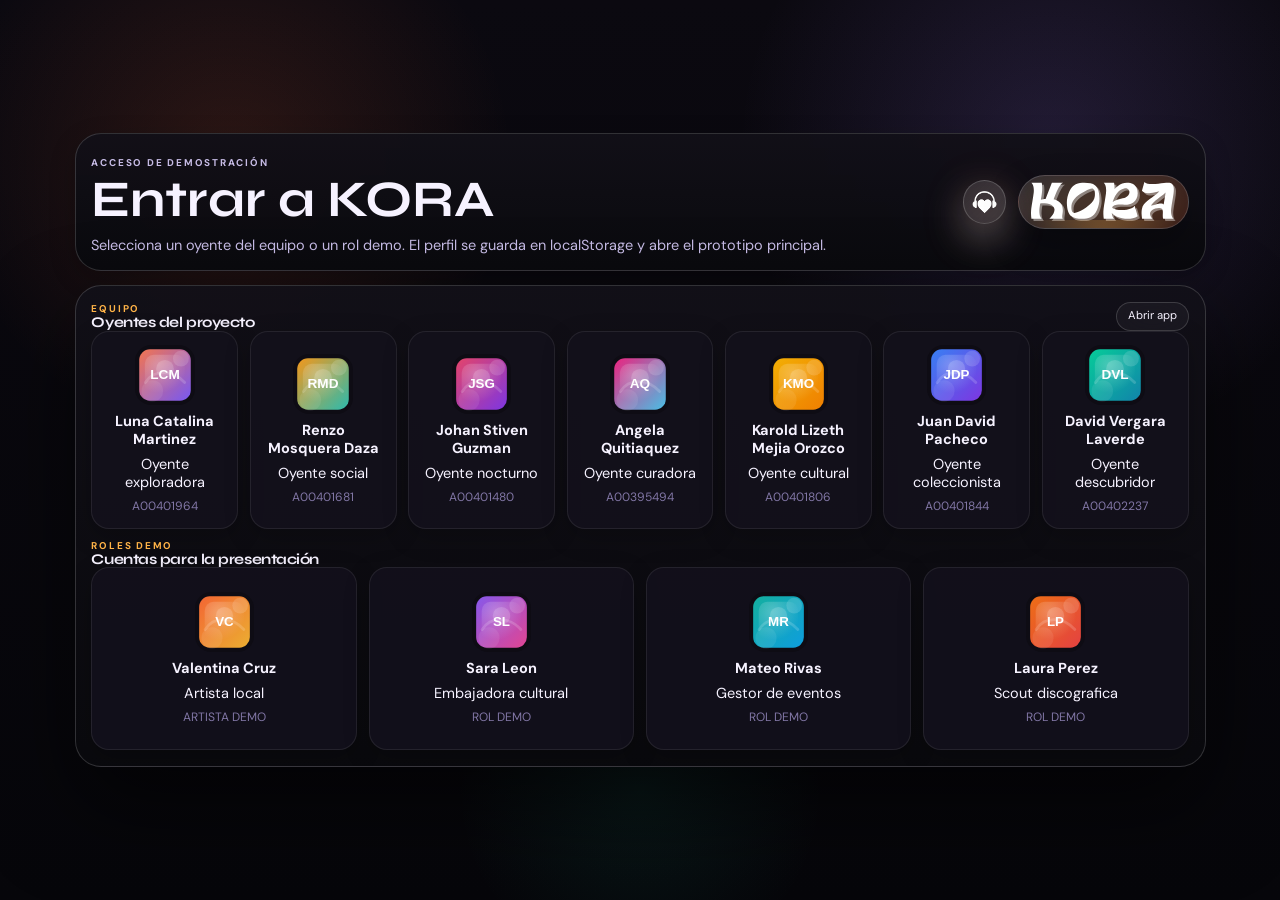
==== commit c3eac74b: "Add base, responsive, theme, and reviews styles; implement login and audio functionality" ====
--- a/login.html
+++ b/login.html
@@ -8,113 +8,60 @@
   <link rel="preconnect" href="https://fonts.googleapis.com">
   <link rel="preconnect" href="https://fonts.gstatic.com" crossorigin>
   <link href="https://fonts.googleapis.com/css2?family=Syne:wght@500;700;800&family=DM+Sans:wght@400;500;700&display=swap" rel="stylesheet">
+  <script>try{const raw=localStorage.getItem('kora-prototype-v3-state');const parsed=raw?JSON.parse(raw):null;document.documentElement.dataset.theme=parsed?.settings?.themeMode==='light'?'light':'dark';}catch(error){document.documentElement.dataset.theme='dark';}</script>
   <link rel="stylesheet" href="assets/css/styles.css">
   <style>
     body { display:flex; align-items:center; justify-content:center; padding:1.2rem; }
     .login-wrap { width:min(78rem,100%); display:grid; gap:1rem; }
-    .login-hero { padding:1.1rem; border-radius:1.8rem; background:rgba(15,12,22,0.8); border:1px solid rgba(255,255,255,0.08); box-shadow:var(--shadow-md); display:flex; align-items:center; justify-content:space-between; gap:1rem; }
+    .login-hero { padding:1.1rem; border-radius:1.8rem; background:var(--overlay-card-surface); border:1px solid var(--line-strong); box-shadow:var(--shadow-md); display:flex; align-items:center; justify-content:space-between; gap:1rem; }
     .login-copy h1 { margin:0; font-family:var(--font-head); font-size:clamp(2rem,4vw,3.6rem); }
     .login-copy p { color:var(--text-soft); margin:0.4rem 0 0; }
     .login-brand { display:flex; gap:0.8rem; align-items:center; }
-    .login-brand img:first-child { width:3rem; height:3rem; }
-    .login-brand img:last-child { width:10rem; }
+    .login-brand .brand-mark { width:3rem; height:3rem; }
+    .login-brand .brand-word { width:10rem; }
     .login-card { width:min(78rem,100%); }
   </style>
 </head>
 <body>
-  <main class="login-wrap">
-    <section class="login-hero">
-      <div class="login-copy">
-        <p class="eyebrow">Acceso de demostración</p>
-        <h1>Entrar a KORA</h1>
-        <p>Selecciona un oyente del equipo o un rol demo. El perfil se guarda en localStorage y abre el prototipo principal.</p>
-      </div>
-      <div class="login-brand">
-        <img src="assets/img/marca.svg" alt="Marca KORA">
-        <img src="assets/img/kora.svg" alt="KORA">
-      </div>
-    </section>
+<main class="login-wrap">
+  <section class="login-hero">
+    <div class="login-copy">
+      <p class="eyebrow">Acceso de demostración</p>
+      <h1>Entrar a KORA</h1>
+      <p>Selecciona un oyente del equipo o un rol demo. El perfil se guarda en localStorage y abre el prototipo principal.</p>
+    </div>
+    <div class="login-brand">
+      <img class="brand-mark brand-mark--shell" src="assets/img/marca.svg" alt="Marca KORA">
+      <span class="brand-word-wrap"><img class="brand-word" src="assets/img/kora.svg" alt="KORA"></span>
+    </div>
+  </section>
 
-    <section class="overlay-card login-card">
-      <div class="overlay-sections">
-        <section>
-          <div class="section-head simple-head">
-            <div>
-              <p class="eyebrow">Equipo</p>
-              <h2 class="section-title small-title">Oyentes del proyecto</h2>
-            </div>
-            <a class="soft-btn" href="index.html">Abrir app</a>
+  <section class="overlay-card login-card">
+    <div class="overlay-sections">
+      <section>
+        <div class="section-head simple-head">
+          <div>
+            <p class="eyebrow">Equipo</p>
+            <h2 class="section-title small-title">Oyentes del proyecto</h2>
           </div>
-          <div class="profile-grid" id="login-team-grid"></div>
-        </section>
-        <section>
-          <div class="section-head simple-head">
-            <div>
-              <p class="eyebrow">Roles demo</p>
-              <h2 class="section-title small-title">Cuentas para la presentación</h2>
-            </div>
+          <a class="soft-btn" href="index.html">Abrir app</a>
+        </div>
+        <div class="profile-grid" id="login-team-grid"></div>
+      </section>
+      <section>
+        <div class="section-head simple-head">
+          <div>
+            <p class="eyebrow">Roles demo</p>
+            <h2 class="section-title small-title">Cuentas para la presentación</h2>
           </div>
-          <div class="profile-grid" id="login-role-grid"></div>
-        </section>
-      </div>
-    </section>
-  </main>
+        </div>
+        <div class="profile-grid" id="login-role-grid"></div>
+      </section>
+    </div>
+  </section>
+</main>
 
-  <script src="assets/data/data.js"></script>
-  <script>
-    (function () {
-      const data = window.KORA_DATA;
-      const key = data.storageKey;
-      const allProfiles = [...data.teamMembers, ...data.demoRoles];
-      const defaults = {
-        device: 'phone',
-        view: 'discover',
-        loggedIn: true,
-        profileId: data.teamMembers[0].id,
-        activeEventId: data.events[0].id,
-        selectedArtistId: data.artists[0].id,
-        savedArtistIds: ['los-pleneros'],
-        likedArtistIds: [],
-        checkedEventIds: [],
-        sharedTargets: [],
-        playlistArtistIds: data.playlists[0].tracks.slice(),
-        playlistContributions: 0,
-        completedMissionIds: [],
-        settings: {
-          autoLogin: true,
-          publicProfile: false,
-          preview30: true,
-          autoplay: false,
-          audioMode: 'Demo HQ',
-          eventAlerts: true,
-          missionAlerts: true,
-          highContrast: false,
-          captions: true
-        }
-      };
-
-      function save(profileId) {
-        const state = Object.assign({}, defaults, { profileId, loggedIn: true });
-        localStorage.setItem(key, JSON.stringify(state));
-        window.location.href = 'index.html';
-      }
-
-      function render(items, mountId) {
-        document.getElementById(mountId).innerHTML = items.map((profile) => `
-          <button class="profile-card" type="button" data-login="${profile.id}">
-            <img src="${profile.avatar}" alt="${profile.name}">
-            <strong>${profile.name}</strong>
-            <span>${profile.role}</span>
-            <small>${profile.code}</small>
-          </button>`).join('');
-      }
-
-      render(data.teamMembers, 'login-team-grid');
-      render(data.demoRoles, 'login-role-grid');
-      document.querySelectorAll('[data-login]').forEach((button) => {
-        button.addEventListener('click', () => save(button.dataset.login));
-      });
-    })();
-  </script>
+<script src="assets/data/data.js"></script>
+<script type="module" src="assets/js/login.js"></script>
 </body>
 </html>
--- a/assets/css/styles.css
+++ b/assets/css/styles.css
@@ -1,1982 +1,5 @@
-
-:root {
-  --bg: #07070b;
-  --bg-2: #0d0b14;
-  --surface: rgba(19, 17, 28, 0.92);
-  --surface-2: rgba(27, 24, 38, 0.96);
-  --surface-3: rgba(37, 32, 52, 0.98);
-  --line: rgba(255, 255, 255, 0.08);
-  --line-strong: rgba(255, 255, 255, 0.16);
-  --text: #f6f2ff;
-  --text-soft: #c7bce6;
-  --text-faint: #8176a5;
-  --accent: #ff6b35;
-  --accent-2: #ffb347;
-  --accent-3: #ff8c42;
-  --purple: #9d7bf5;
-  --teal: #22d3a8;
-  --danger: #ef4444;
-  --success: #22c55e;
-  --shadow-xl: 0 40px 90px rgba(0, 0, 0, 0.55);
-  --shadow-lg: 0 18px 44px rgba(0, 0, 0, 0.32);
-  --shadow-md: 0 8px 26px rgba(0, 0, 0, 0.22);
-  --r-xl: 38px;
-  --r-lg: 26px;
-  --r-md: 18px;
-  --r-sm: 14px;
-  --font-head: 'Syne', sans-serif;
-  --font-body: 'DM Sans', sans-serif;
-}
-
-* {
-  box-sizing: border-box;
-}
-
-html {
-  scroll-behavior: smooth;
-  font-size: 14.5px;
-}
-
-body {
-  margin: 0;
-  min-height: 100vh;
-  font-family: var(--font-body);
-  color: var(--text);
-  background:
-          radial-gradient(circle at 18% 18%, rgba(255, 107, 53, 0.14), transparent 22%),
-          radial-gradient(circle at 82% 16%, rgba(157, 123, 245, 0.16), transparent 24%),
-          radial-gradient(circle at 50% 88%, rgba(34, 211, 168, 0.08), transparent 18%),
-          linear-gradient(180deg, #0b0910 0%, #06060a 100%);
-  overflow-x: hidden;
-}
-
-body.overlay-open {
-  overflow: hidden;
-}
-
-body.high-contrast {
-  --surface: rgba(10, 10, 13, 0.98);
-  --surface-2: rgba(17, 17, 22, 1);
-  --surface-3: rgba(24, 24, 32, 1);
-  --line: rgba(255, 255, 255, 0.16);
-  --text-soft: #ddd6f8;
-}
-
-a,
-button,
-input,
-select {
-  font: inherit;
-}
-
-button,
-a {
-  cursor: pointer;
-}
-
-button {
-  border: 0;
-  padding: 0;
-  background: transparent;
-  color: inherit;
-}
-
-img {
-  display: block;
-  max-width: 100%;
-}
-
-.app-page {
-  position: relative;
-  min-height: 100dvh;
-  height: 100dvh;
-  padding: 0.42rem;
-  display: flex;
-  flex-direction: column;
-  gap: 0.42rem;
-  overflow: hidden;
-}
-
-.shell-toolbar {
-  display: flex;
-  align-items: center;
-  justify-content: space-between;
-  gap: 0.55rem;
-  padding: 0.46rem 0.68rem;
-  background: rgba(15, 12, 22, 0.74);
-  border: 1px solid var(--line);
-  border-radius: 20px;
-  backdrop-filter: blur(16px);
-  box-shadow: var(--shadow-md);
-  flex-wrap: nowrap;
-}
-
-.brand-lockup,
-.shell-actions,
-.device-switches,
-.toolbar-utilities,
-.pill-row,
-.player-actions,
-.player-controls,
-.community-actions,
-.overlay-actions,
-.sidebar-actions,
-.profile-actions {
-  display: flex;
-  align-items: center;
-  gap: 0.65rem;
-  flex-wrap: wrap;
-}
-
-.brand-lockup {
-  min-width: 0;
-}
-
-.brand-lockup--shell {
-  flex: 0 0 auto;
-}
-
-.brand-word-wrap {
-  display: inline-flex;
-  align-items: center;
-  justify-content: center;
-  padding: 0.42rem 0.82rem 0.44rem;
-  border-radius: 999px;
-  background: linear-gradient(135deg, rgba(255, 255, 255, 0.08), rgba(255, 107, 53, 0.12));
-  border: 1px solid rgba(255, 255, 255, 0.1);
-  box-shadow: var(--shadow-md);
-}
-
-.brand-mark {
-  width: 2.55rem;
-  height: 2.55rem;
-  object-fit: contain;
-  filter: drop-shadow(0 8px 18px rgba(255, 107, 53, 0.22));
-}
-
-.brand-mark--shell {
-  width: 2.9rem;
-  height: 2.9rem;
-  padding: 0.54rem;
-  border-radius: 999px;
-  background: linear-gradient(135deg, rgba(255, 255, 255, 0.08), rgba(255, 107, 53, 0.12));
-  border: 1px solid rgba(255, 255, 255, 0.1);
-  box-shadow: var(--shadow-md);
-  flex: 0 0 auto;
-}
-
-.brand-word {
-  width: min(10.8rem, 29vw);
-  height: auto;
-  object-fit: contain;
-  filter: drop-shadow(0 4px 12px rgba(255, 179, 71, 0.14));
-}
-
-.shell-actions {
-  flex: 1 1 auto;
-  width: auto;
-  min-width: 0;
-  justify-content: flex-end;
-  gap: 0.4rem;
-  flex-wrap: nowrap;
-}
-
-.toolbar-btn,
-.soft-btn,
-.primary-btn,
-.danger-btn,
-.nav-link,
-.mini-pill,
-.interactive-pill,
-.link-btn,
-.device-switches button,
-.toolbar-utilities button {
-  display: inline-flex;
-  align-items: center;
-  justify-content: center;
-  min-height: 2.02rem;
-  padding: 0 0.76rem;
-  border-radius: 999px;
-  border: 1px solid var(--line-strong);
-  background: rgba(255, 255, 255, 0.04);
-  color: var(--text);
-  text-decoration: none;
-  transition: 0.22s ease;
-  font-size: 0.78rem;
-  line-height: 1.08;
-}
-
-.toolbar-btn:hover,
-.soft-btn:hover,
-.primary-btn:hover,
-.danger-btn:hover,
-.nav-link:hover,
-.icon-btn:hover,
-.profile-chip:hover,
-.mini-pill.interactive-pill:hover,
-.events-grid button:hover,
-.stack-item:hover,
-.favorite-card:hover {
-  transform: translateY(-1px);
-}
-
-.toolbar-btn.is-active,
-.nav-link.is-active,
-.bottom-nav button.is-active,
-.profile-card.is-active,
-.stack-item.is-active,
-.map-pin.is-active,
-.share-card.is-active,
-.interactive-pill.is-active {
-  background: linear-gradient(135deg, rgba(255, 107, 53, 0.22), rgba(255, 179, 71, 0.18));
-  border-color: rgba(255, 179, 71, 0.36);
-  box-shadow: 0 0 0 1px rgba(255, 179, 71, 0.08) inset;
-}
-
-.primary-btn {
-  background: linear-gradient(135deg, var(--accent), var(--accent-3));
-  border-color: transparent;
-  box-shadow: 0 14px 30px rgba(255, 107, 53, 0.25);
-  font-weight: 700;
-}
-
-.danger-btn {
-  background: rgba(239, 68, 68, 0.14);
-  border-color: rgba(239, 68, 68, 0.3);
-  color: #fecaca;
-}
-
-.small-btn {
-  min-height: 1.8rem;
-  padding-inline: 0.68rem;
-  font-size: 0.76rem;
-}
-
-.full-btn {
-  width: 100%;
-}
-
-.stage {
-  flex: 1;
-  display: flex;
-  justify-content: center;
-  align-items: center;
-  min-height: 0;
-  overflow: hidden;
-}
-
-.device-shell {
-  width: 100%;
-  min-height: 0;
-  height: 100%;
-  display: flex;
-  justify-content: center;
-  align-items: center;
-  position: relative;
-}
-
-.device-shell::before {
-  content: '';
-  position: absolute;
-  left: 14%;
-  right: 14%;
-  bottom: -0.6rem;
-  height: 5.4rem;
-  border-radius: 999px;
-  background: radial-gradient(circle, rgba(0, 0, 0, 0.55), transparent 70%);
-  filter: blur(12px);
-}
-
-.device-frame {
-  position: relative;
-  background: linear-gradient(180deg, #0d0c12 0%, #030305 100%);
-  border: 1px solid rgba(255, 255, 255, 0.08);
-  box-shadow: 0 0 0 1px rgba(255, 255, 255, 0.03) inset, var(--shadow-xl);
-  padding: 0.78rem;
-  transition: 0.32s ease;
-}
-
-.device-frame[data-device-frame='phone'] {
-  width: min(428px, calc((100dvh - 108px) * 0.48), calc(100vw - 30px));
-  aspect-ratio: 430 / 890;
-  border-radius: 3rem;
-}
-
-.device-frame[data-device-frame='tablet'] {
-  width: min(1180px, calc((100dvh - 138px) * 1.54), calc(100vw - 42px));
-  aspect-ratio: 1280 / 820;
-  border-radius: 2.5rem;
-}
-
-.device-frame[data-device-frame='desktop'] {
-  width: min(1420px, calc((100dvh - 94px) * 1.56), calc(100vw - 34px));
-  aspect-ratio: 1480 / 920;
-  border-radius: 1.95rem;
-  margin-top: -0.32rem;
-}
-
-.device-frame[data-device-frame='desktop']::before {
-  content: '';
-  position: absolute;
-  left: 14%;
-  right: 14%;
-  bottom: -2.4rem;
-  height: 1.1rem;
-  border-radius: 999px;
-  background: radial-gradient(circle, rgba(0, 0, 0, 0.45), transparent 72%);
-  filter: blur(10px);
-  pointer-events: none;
-}
-
-.device-frame[data-device-frame='desktop']::after {
-  content: '';
-  position: absolute;
-  left: 5%;
-  right: 5%;
-  bottom: -1.65rem;
-  height: 1.75rem;
-  clip-path: polygon(6% 0, 94% 0, 100% 100%, 0 100%);
-  background: linear-gradient(180deg, rgba(32, 31, 38, 0.98), rgba(12, 12, 16, 0.98));
-  border: 1px solid rgba(255, 255, 255, 0.08);
-  border-radius: 0 0 1.2rem 1.2rem;
-  box-shadow: 0 10px 24px rgba(0, 0, 0, 0.28);
-  pointer-events: none;
-}
-
-.device-hardware,
-.device-notch,
-.device-camera,
-.device-speaker,
-.device-tablet-bar,
-.device-led {
-  position: absolute;
-  pointer-events: none;
-}
-
-.device-hardware {
-  inset: 0;
-  z-index: 3;
-}
-
-.device-notch {
-  top: 0;
-  left: 50%;
-  transform: translateX(-50%);
-  width: 7.3rem;
-  height: 1.45rem;
-  border-radius: 0 0 1rem 1rem;
-  background: #06060a;
-}
-
-.device-camera {
-  top: 0.42rem;
-  left: calc(50% - 1.32rem);
-  width: 0.54rem;
-  height: 0.54rem;
-  border-radius: 50%;
-  background: #1f2030;
-  box-shadow: 0 0 0 2px rgba(255, 255, 255, 0.03) inset;
-}
-
-.device-speaker {
-  top: 0.63rem;
-  left: 50%;
-  width: 1.9rem;
-  height: 0.2rem;
-  transform: translateX(-50%);
-  border-radius: 999px;
-  background: #1e2030;
-}
-
-.device-tablet-bar,
-.device-led {
-  display: none;
-}
-
-.device-frame[data-device-frame='tablet'] .device-notch,
-.device-frame[data-device-frame='tablet'] .device-camera,
-.device-frame[data-device-frame='tablet'] .device-speaker,
-.device-frame[data-device-frame='desktop'] .device-notch,
-.device-frame[data-device-frame='desktop'] .device-camera,
-.device-frame[data-device-frame='desktop'] .device-speaker {
-  display: none;
-}
-
-.device-frame[data-device-frame='tablet'] .device-tablet-bar {
-  display: block;
-  left: 50%;
-  top: 0.8rem;
-  transform: translateX(-50%);
-  width: 6rem;
-  height: 0.34rem;
-  border-radius: 999px;
-  background: #17181d;
-}
-
-.device-frame[data-device-frame='desktop'] .device-led {
-  display: block;
-  left: 50%;
-  top: 0.92rem;
-  transform: translateX(-50%);
-  width: 0.55rem;
-  height: 0.55rem;
-  border-radius: 50%;
-  background: rgba(34, 211, 168, 0.84);
-  box-shadow: 0 0 12px rgba(34, 211, 168, 0.65);
-}
-
-.device-screen {
-  position: relative;
-  z-index: 1;
-  height: 100%;
-  border-radius: 2.25rem;
-  overflow: hidden;
-  border: 1px solid rgba(255, 255, 255, 0.05);
-  background:
-          radial-gradient(circle at 16% 10%, rgba(255, 107, 53, 0.14), transparent 24%),
-          radial-gradient(circle at 84% 14%, rgba(157, 123, 245, 0.15), transparent 22%),
-          linear-gradient(180deg, #0f0d16 0%, #08080d 100%);
-}
-
-.device-frame[data-device-frame='tablet'] .device-screen {
-  border-radius: 2rem;
-}
-
-.device-frame[data-device-frame='desktop'] .device-screen {
-  border-radius: 1.3rem;
-}
-
-.app-surface {
-  height: 100%;
-  display: grid;
-  grid-template-rows: auto auto minmax(0, 1fr) auto;
-  min-height: 0;
-}
-
-.app-surface[data-device='phone'] {
-  font-size: 12.8px;
-}
-
-.app-surface[data-device='desktop'] {
-  grid-template-columns: 15.35rem minmax(0, 1fr) 18.25rem;
-  grid-template-rows: auto minmax(0, 1fr);
-  font-size: 13.6px;
-}
-
-.status-bar {
-  display: flex;
-  align-items: center;
-  justify-content: space-between;
-  gap: 1rem;
-  padding: 0.85rem 1.05rem 0.45rem;
-  color: var(--text);
-  font-size: 0.76rem;
-  font-weight: 700;
-}
-
-.status-icons {
-  display: inline-flex;
-  align-items: center;
-  gap: 0.45rem;
-}
-
-.status-icon {
-  width: 0.9rem;
-  height: 0.55rem;
-  border-radius: 0.24rem;
-  background: rgba(255, 255, 255, 0.68);
-}
-
-.status-icon--signal {
-  clip-path: polygon(0 100%, 40% 60%, 70% 30%, 100% 0, 100% 100%);
-  width: 0.78rem;
-}
-
-.status-icon--battery {
-  position: relative;
-  width: 1.2rem;
-  background: transparent;
-  border: 1px solid rgba(255, 255, 255, 0.68);
-}
-
-.status-icon--battery::before {
-  content: '';
-  position: absolute;
-  left: 2px;
-  right: 4px;
-  top: 2px;
-  bottom: 2px;
-  border-radius: 0.12rem;
-  background: rgba(255, 255, 255, 0.78);
-}
-
-.status-icon--battery::after {
-  content: '';
-  position: absolute;
-  right: -3px;
-  top: 50%;
-  transform: translateY(-50%);
-  width: 2px;
-  height: 5px;
-  border-radius: 0 2px 2px 0;
-  background: rgba(255, 255, 255, 0.78);
-}
-
-.app-surface[data-device='desktop'] .status-bar {
-  grid-column: 2 / span 2;
-  padding: 1rem 1.15rem 0.52rem;
-}
-
-.app-sidebar,
-.app-rail {
-  display: none;
-}
-
-.app-surface[data-device='desktop'] .app-sidebar,
-.app-surface[data-device='desktop'] .app-rail {
-  display: block;
-}
-
-.app-sidebar {
-  grid-row: 1 / span 2;
-  padding: 1.02rem 0.92rem 1.08rem 1.06rem;
-  border-right: 1px solid var(--line);
-  background: rgba(255, 255, 255, 0.02);
-  min-height: 0;
-  height: 100%;
-  overflow-y: auto;
-  overflow-x: hidden;
-  scrollbar-width: thin;
-  scrollbar-color: rgba(255, 255, 255, 0.15) transparent;
-}
-
-.sidebar-brand,
-.sidebar-stack {
-  display: grid;
-  gap: 0.95rem;
-}
-
-
-.app-sidebar::-webkit-scrollbar {
-  width: 8px;
-}
-
-.app-sidebar::-webkit-scrollbar-thumb {
-  background: rgba(255, 255, 255, 0.12);
-  border-radius: 999px;
-}
-
-.device-switches,
-.toolbar-utilities {
-  gap: 0.38rem;
-  flex-wrap: nowrap;
-}
-
-.event-preview,
-.map-card,
-.panel-card,
-.hero-card,
-.player-card {
-  min-width: 0;
-}
-
-.app-surface[data-device='desktop'] .app-sidebar,
-.app-surface[data-device='desktop'] .app-main,
-.app-surface[data-device='desktop'] .app-rail {
-  align-self: stretch;
-}
-
-.app-surface[data-device='desktop'] .panel-head strong,
-.app-surface[data-device='desktop'] .capsule-copy h3,
-.app-surface[data-device='desktop'] .player-meta h2,
-.app-surface[data-device='desktop'] .now-playing-card h3,
-.app-surface[data-device='desktop'] .profile-overview h2 {
-  line-height: 1.02;
-}
-
-.app-surface[data-device='desktop'] .view {
-  gap: 1.08rem;
-}
-
-
-.app-surface[data-device='phone'] .soft-btn,
-.app-surface[data-device='phone'] .primary-btn,
-.app-surface[data-device='phone'] .toolbar-btn {
-  font-size: 0.72rem;
-}
-
-.app-surface[data-device='phone'] .eyebrow {
-  font-size: 0.58rem;
-}
-
-.app-surface[data-device='phone'] .status-bar {
-  font-size: 0.68rem;
-  padding-top: 0.72rem;
-  padding-bottom: 0.36rem;
-}
-
-.app-surface[data-device='tablet'] .section-title {
-  font-size: 1.12rem;
-}
-
-.sidebar-brand-lockup {
-  width: 3rem;
-  height: 3rem;
-  display: inline-flex;
-  align-items: center;
-  justify-content: center;
-  padding: 0.72rem;
-  border-radius: 1rem;
-  background: rgba(255, 255, 255, 0.05);
-  border: 1px solid var(--line);
-  box-shadow: var(--shadow-md);
-}
-
-.sidebar-brand-lockup img {
-  width: 1.55rem;
-  height: 1.55rem;
-}
-
-.profile-chip {
-  display: flex;
-  align-items: center;
-  gap: 0.8rem;
-  width: 100%;
-  padding: 0.82rem;
-  border-radius: 1.15rem;
-  border: 1px solid var(--line);
-  background: rgba(255, 255, 255, 0.04);
-  text-align: left;
-}
-
-.profile-chip img,
-.profile-main-avatar,
-.profile-card img,
-.team-modal-card img,
-.stack-item img,
-.favorite-card img,
-.leaderboard-card img {
-  width: 3rem;
-  height: 3rem;
-  border-radius: 1rem;
-  object-fit: cover;
-}
-
-.profile-main-avatar {
-  width: 2.85rem;
-  height: 2.85rem;
-  border-radius: 0.95rem;
-  box-shadow: 0 10px 25px rgba(255, 107, 53, 0.18);
-  flex: 0 0 auto;
-}
-
-.profile-chip strong,
-.profile-main strong,
-.stack-item strong,
-.favorite-card strong,
-.leaderboard-card strong,
-.team-modal-card strong {
-  display: block;
-}
-
-.profile-chip span,
-.profile-sub,
-.stack-item span,
-.favorite-card span,
-.team-modal-card span,
-.helper-copy,
-.profile-overview p,
-.insight-row p,
-.settings-item label,
-.settings-copy,
-.empty-state {
-  color: var(--text-soft);
-}
-
-.sidebar-nav,
-.stack-list,
-.capsule-feed,
-.queue-list,
-.missions-list,
-.settings-stack,
-.events-grid,
-.favorites-grid,
-.team-modal-grid {
-  display: grid;
-  gap: 0.78rem;
-}
-
-.nav-link {
-  justify-content: flex-start;
-}
-
-.panel-card,
-.hero-card,
-.player-card,
-.stack-item,
-.favorite-card,
-.share-card,
-.leaderboard-card,
-.profile-card,
-.team-modal-card,
-.settings-card,
-.mission-card,
-.event-card {
-  background: var(--surface);
-  border: 1px solid var(--line);
-  border-radius: var(--r-md);
-  box-shadow: var(--shadow-md);
-}
-
-.panel-card,
-.settings-card,
-.mission-card,
-.event-card {
-  padding: 1rem;
-}
-
-.compact-card {
-  padding: 0.9rem;
-}
-
-.app-header {
-  display: grid;
-  grid-template-columns: auto minmax(0, 1fr) auto;
-  align-items: center;
-  gap: 0.75rem;
-  padding: 0 1.05rem 0.9rem;
-}
-
-.app-surface[data-device='desktop'] .app-header {
-  display: none;
-}
-
-.device-brandbar {
-  width: 3rem;
-  height: 3rem;
-  display: inline-flex;
-  align-items: center;
-  justify-content: center;
-  padding: 0.72rem;
-  border-radius: 1rem;
-  background: rgba(255, 255, 255, 0.04);
-  border: 1px solid var(--line);
-  box-shadow: var(--shadow-md);
-  flex: 0 0 auto;
-}
-
-.device-brandbar img {
-  width: 1.55rem;
-  height: 1.55rem;
-  object-fit: contain;
-}
-
-.profile-main {
-  display: flex;
-  align-items: center;
-  gap: 0.78rem;
-  min-width: 0;
-}
-
-.profile-main > div,
-.capsule-copy,
-.player-meta,
-.now-playing-media > div,
-.stack-item > div,
-.favorite-card > div,
-.leaderboard-card > div,
-.section-head > div,
-.panel-head strong,
-.track-row span,
-.profile-chip > div {
-  min-width: 0;
-}
-
-.app-title,
-.section-title,
-.overlay-head h2,
-.hero-copy h2,
-.player-meta h2,
-.now-playing-card h3,
-.profile-overview h2,
-.capsule-copy h3,
-.stack-item strong,
-.favorite-card strong,
-.leaderboard-card strong,
-.team-modal-card strong {
-  margin: 0;
-  font-family: var(--font-head);
-  line-height: 0.98;
-  letter-spacing: -0.03em;
-  overflow-wrap: anywhere;
-}
-
-.app-title {
-  font-size: 1.12rem;
-  line-height: 1.02;
-}
-
-.section-title {
-  font-size: 1.24rem;
-  line-height: 1.04;
-}
-
-.small-title {
-  font-size: 1.02rem;
-}
-
-.eyebrow {
-  margin: 0;
-  font-size: 0.68rem;
-  color: var(--accent-2);
-  letter-spacing: 0.18em;
-  text-transform: uppercase;
-  font-weight: 700;
-}
-
-.profile-sub {
-  display: -webkit-box;
-  -webkit-box-orient: vertical;
-  -webkit-line-clamp: 2;
-  overflow: hidden;
-  line-height: 1.26;
-  max-width: 100%;
-}
-
-.app-main,
-.app-rail {
-  min-width: 0;
-  min-height: 0;
-  height: 100%;
-  padding: 0 1.08rem 1.08rem;
-}
-
-.app-main {
-  overflow: hidden;
-}
-
-.content-scroll {
-  overflow-y: auto;
-  overflow-x: hidden;
-  scrollbar-width: thin;
-  scrollbar-color: rgba(255, 255, 255, 0.15) transparent;
-}
-
-.content-scroll::-webkit-scrollbar {
-  width: 8px;
-}
-
-.content-scroll::-webkit-scrollbar-thumb {
-  background: rgba(255, 255, 255, 0.12);
-  border-radius: 999px;
-}
-
-.view {
-  display: none;
-  gap: 1rem;
-  padding-bottom: 1rem;
-}
-
-.view.is-active {
-  display: grid;
-}
-
-.hero-card {
-  position: relative;
-  overflow: hidden;
-  min-height: 15rem;
-  background:
-          radial-gradient(circle at 80% 14%, rgba(255, 255, 255, 0.12), transparent 18%),
-          linear-gradient(135deg, rgba(255, 107, 53, 0.24), rgba(255, 179, 71, 0.12));
-}
-
-.hero-card::before {
-  content: '';
-  position: absolute;
-  inset: 0;
-  background: var(--hero-gradient, linear-gradient(135deg, rgba(255, 107, 53, 0.28), rgba(255, 179, 71, 0.12)));
-  opacity: 0.45;
-}
-
-.hero-layout {
-  position: relative;
-  z-index: 1;
-  display: grid;
-  grid-template-columns: minmax(0, 1.18fr) minmax(180px, 0.82fr);
-  gap: 1.05rem;
-  height: 100%;
-  padding: 1.08rem;
-  align-items: stretch;
-}
-
-.hero-copy {
-  display: grid;
-  gap: 0.68rem;
-  min-width: 0;
-  align-content: center;
-}
-
-.hero-copy h2 {
-  font-size: clamp(1.55rem, 2.7vw, 2.55rem);
-}
-
-.hero-copy p {
-  margin: 0;
-  color: var(--text-soft);
-  line-height: 1.5;
-  overflow-wrap: anywhere;
-}
-
-.hero-visual {
-  display: grid;
-  gap: 0.78rem;
-  justify-items: end;
-  align-content: space-between;
-  min-width: 0;
-}
-
-.hero-cover {
-  width: min(12.2rem, 100%);
-  border-radius: 1.35rem;
-  box-shadow: var(--shadow-lg);
-}
-
-.hero-tags,
-.tag-cloud,
-.insight-stack,
-.overlay-sections,
-.scanner-layout,
-.audio-progress-wrap {
-  display: grid;
-  gap: 0.72rem;
-}
-
-.tag-cloud {
-  grid-template-columns: repeat(auto-fit, minmax(6.6rem, 1fr));
-}
-
-.tag-chip,
-.badge-pill,
-.stamp-pill {
-  display: inline-flex;
-  align-items: center;
-  justify-content: center;
-  min-height: 1.74rem;
-  padding: 0 0.62rem;
-  border-radius: 999px;
-  border: 1px solid rgba(255, 255, 255, 0.12);
-  background: rgba(255, 255, 255, 0.05);
-  color: var(--text-soft);
-  font-size: 0.72rem;
-  overflow-wrap: anywhere;
-  text-align: center;
-}
-
-.capsule-feed {
-  grid-template-columns: repeat(auto-fit, minmax(13.8rem, 1fr));
-}
-
-.stack-item,
-.favorite-card,
-.leaderboard-card {
-  display: flex;
-  align-items: center;
-  gap: 0.8rem;
-  padding: 0.8rem;
-}
-
-.capsule-card {
-  display: grid;
-  gap: 0.85rem;
-  padding: 0.9rem;
-  cursor: pointer;
-  overflow: hidden;
-}
-
-.capsule-cover {
-  width: 100%;
-  aspect-ratio: 16 / 10;
-  object-fit: cover;
-  border-radius: 1rem;
-}
-
-.capsule-copy p,
-.player-meta p,
-.panel-head span,
-.stack-item span,
-.favorite-card span,
-.leaderboard-card span,
-.now-playing-card p,
-.mission-card p,
-.event-card p,
-.team-modal-card p {
-  margin: 0;
-  line-height: 1.5;
-  color: var(--text-soft);
-  overflow-wrap: anywhere;
-  font-size: 0.94rem;
-}
-
-.card-actions {
-  display: flex;
-  gap: 0.5rem;
-  flex-wrap: wrap;
-}
-
-.dual-grid {
-  display: grid;
-  gap: 1rem;
-  grid-template-columns: repeat(2, minmax(0, 1fr));
-}
-
-.dual-grid--events {
-  grid-template-columns: 1.12fr 0.88fr;
-}
-
-.dual-grid--community,
-.dual-grid--profile {
-  grid-template-columns: 1.1fr 0.9fr;
-}
-
-.panel-head,
-.section-head,
-.simple-head {
-  display: flex;
-  align-items: center;
-  justify-content: space-between;
-  gap: 0.7rem;
-}
-
-.player-card {
-  display: grid;
-  grid-template-columns: 6.7rem minmax(0, 1fr);
-  gap: 1rem;
-  padding: 1rem;
-}
-
-.player-cover {
-  width: 100%;
-  aspect-ratio: 1 / 1;
-  object-fit: cover;
-  border-radius: 1.15rem;
-  box-shadow: var(--shadow-lg);
-}
-
-.player-story {
-  min-height: 2.4rem;
-}
-
-.player-controls {
-  justify-content: center;
-}
-
-.player-toggle {
-  min-width: 9rem;
-}
-
-.big-icon {
-  width: 2.65rem;
-  padding: 0;
-}
-
-.icon-btn {
-  width: 2.45rem;
-  min-height: 2.45rem;
-  display: inline-grid;
-  place-items: center;
-  border-radius: 999px;
-  background: rgba(255, 255, 255, 0.05);
-  border: 1px solid var(--line-strong);
-  flex: 0 0 auto;
-}
-
-input[type='range'] {
-  width: 100%;
-}
-
-.player-times {
-  display: flex;
-  align-items: center;
-  justify-content: space-between;
-  color: var(--text-faint);
-  font-size: 0.78rem;
-}
-
-.insight-row {
-  padding: 0.82rem;
-  border-radius: 1rem;
-  background: rgba(255, 255, 255, 0.04);
-  border: 1px solid var(--line);
-}
-
-.map-card {
-  overflow: hidden;
-}
-
-.map-surface {
-  position: relative;
-  min-height: 16rem;
-  border-radius: 1.1rem;
-  overflow: hidden;
-  background:
-          linear-gradient(rgba(157, 123, 245, 0.08) 1px, transparent 1px),
-          linear-gradient(90deg, rgba(157, 123, 245, 0.08) 1px, transparent 1px),
-          linear-gradient(180deg, rgba(15, 17, 27, 0.96), rgba(7, 9, 14, 0.96));
-  background-size: 2rem 2rem, 2rem 2rem, auto;
-}
-
-.map-surface::before,
-.map-surface::after {
-  content: '';
-  position: absolute;
-  left: 10%;
-  right: 12%;
-  height: 4px;
-  border-radius: 999px;
-  background: rgba(255, 255, 255, 0.08);
-}
-
-.map-surface::before {
-  top: 34%;
-  transform: rotate(-8deg);
-}
-
-.map-surface::after {
-  bottom: 28%;
-  transform: rotate(7deg);
-}
-
-.map-pin {
-  position: absolute;
-  width: 2.8rem;
-  height: 2.8rem;
-  transform: translate(-50%, -100%) rotate(-45deg);
-  border-radius: 1rem 1rem 1rem 0.3rem;
-  display: grid;
-  place-items: center;
-  box-shadow: 0 14px 30px rgba(0, 0, 0, 0.34);
-  color: #fff;
-  border: 2px solid rgba(255, 255, 255, 0.12);
-}
-
-.map-pin span {
-  transform: rotate(45deg);
-  font-size: 0.95rem;
-}
-
-.map-pin.is-active {
-  box-shadow: 0 0 0 4px rgba(255, 179, 71, 0.26), 0 14px 30px rgba(0, 0, 0, 0.34);
-}
-
-.event-preview {
-  display: grid;
-  gap: 0.9rem;
-}
-
-.event-poster {
-  width: 100%;
-  height: clamp(13.5rem, 28vh, 18rem);
-  border-radius: 1.05rem;
-  overflow: hidden;
-  object-fit: contain;
-  background: rgba(255, 255, 255, 0.03);
-  padding: 0.35rem;
-}
-
-.events-grid {
-  grid-template-columns: repeat(auto-fit, minmax(12rem, 1fr));
-}
-
-.event-card {
-  display: grid;
-  gap: 0.75rem;
-}
-
-.event-meta,
-.mission-meta,
-.profile-stats {
-  display: flex;
-  gap: 0.5rem;
-  flex-wrap: wrap;
-}
-
-.mini-pill,
-.interactive-pill {
-  min-height: 1.7rem;
-  padding-inline: 0.64rem;
-  font-size: 0.7rem;
-  color: var(--text-soft);
-  max-width: 100%;
-  white-space: nowrap;
-}
-
-.share-grid {
-  display: grid;
-  grid-template-columns: repeat(2, minmax(0, 1fr));
-  gap: 0.8rem;
-}
-
-.share-card {
-  min-height: 7rem;
-  padding: 0.85rem;
-  display: grid;
-  place-items: center;
-  gap: 0.45rem;
-  text-align: center;
-}
-
-.share-icon {
-  width: 2.65rem;
-  height: 2.65rem;
-  border-radius: 0.9rem;
-  display: grid;
-  place-items: center;
-  background: rgba(255, 255, 255, 0.06);
-  color: var(--accent-2);
-  font-size: 1.05rem;
-}
-
-.playlist-hero {
-  display: grid;
-  gap: 0.72rem;
-}
-
-.playlist-tracks,
-.stamp-grid {
-  display: grid;
-  gap: 0.62rem;
-}
-
-.track-row,
-.stamp-card {
-  display: flex;
-  align-items: center;
-  justify-content: space-between;
-  gap: 0.58rem;
-  padding: 0.74rem;
-  border-radius: 0.95rem;
-  background: rgba(255, 255, 255, 0.04);
-  border: 1px solid var(--line);
-}
-
-.track-row span:last-child {
-  text-align: right;
-  white-space: nowrap;
-}
-
-.stamp-card.is-earned {
-  background: rgba(34, 197, 94, 0.08);
-  border-color: rgba(34, 197, 94, 0.26);
-}
-
-.now-playing-card {
-  display: grid;
-  gap: 0.75rem;
-}
-
-.now-playing-media {
-  display: flex;
-  align-items: center;
-  gap: 0.82rem;
-}
-
-.now-playing-media img {
-  width: 4rem;
-  height: 4rem;
-  border-radius: 1rem;
-}
-
-.mission-card {
-  display: grid;
-  gap: 0.7rem;
-}
-
-.mission-card.is-complete {
-  background: rgba(34, 197, 94, 0.08);
-  border-color: rgba(34, 197, 94, 0.24);
-}
-
-.progress {
-  width: 100%;
-  height: 0.45rem;
-  border-radius: 999px;
-  background: rgba(255, 255, 255, 0.08);
-  overflow: hidden;
-}
-
-.progress > span {
-  display: block;
-  height: 100%;
-  border-radius: inherit;
-  background: linear-gradient(90deg, var(--accent), var(--accent-2));
-}
-
-.profile-overview {
-  display: grid;
-  gap: 0.82rem;
-}
-
-.profile-overview .summary-head {
-  display: flex;
-  align-items: center;
-  gap: 0.82rem;
-}
-
-.profile-overview .summary-head img {
-  width: 4.1rem;
-  height: 4.1rem;
-  border-radius: 1.1rem;
-}
-
-.stat-box {
-  flex: 1;
-  min-width: 6.5rem;
-  padding: 0.78rem;
-  border-radius: 1rem;
-  background: rgba(255, 255, 255, 0.04);
-  border: 1px solid var(--line);
-}
-
-.stat-box strong {
-  display: block;
-  font-family: var(--font-head);
-  font-size: 1.35rem;
-  overflow-wrap: anywhere;
-}
-
-.favorites-grid {
-  grid-template-columns: repeat(auto-fit, minmax(10rem, 1fr));
-}
-
-.favorite-card {
-  flex-direction: column;
-  text-align: center;
-}
-
-.favorite-card img {
-  width: 100%;
-  height: auto;
-  aspect-ratio: 1 / 1;
-  border-radius: 1rem;
-}
-
-.overlay {
-  position: fixed;
-  inset: 0;
-  z-index: 90;
-  display: grid;
-  place-items: center;
-  padding: 1rem;
-  background: rgba(6, 6, 10, 0.76);
-  backdrop-filter: blur(18px);
-  opacity: 0;
-  visibility: hidden;
-  transition: 0.2s ease;
-}
-
-.overlay.is-open {
-  opacity: 1;
-  visibility: visible;
-}
-
-.overlay-card {
-  width: min(64rem, 100%);
-  max-height: min(88vh, 980px);
-  overflow: auto;
-  padding: 1.1rem;
-  border-radius: 1.8rem;
-  background: linear-gradient(180deg, rgba(18, 16, 24, 0.96), rgba(10, 10, 14, 0.98));
-  border: 1px solid var(--line-strong);
-  box-shadow: var(--shadow-xl);
-  display: grid;
-  gap: 0.95rem;
-}
-
-.overlay-card--wide {
-  width: min(76rem, 100%);
-}
-
-.overlay-head {
-  display: flex;
-  align-items: center;
-  justify-content: space-between;
-  gap: 1rem;
-}
-
-.profile-grid {
-  display: grid;
-  grid-template-columns: repeat(auto-fit, minmax(10rem, 1fr));
-  gap: 0.8rem;
-}
-
-.profile-card,
-.team-modal-card {
-  min-height: 12.6rem;
-  padding: 0.9rem;
-  text-align: center;
-  display: grid;
-  justify-items: center;
-  align-content: center;
-  gap: 0.5rem;
-}
-
-.profile-card img,
-.team-modal-card img {
-  width: 4.1rem;
-  height: 4.1rem;
-  border-radius: 1.1rem;
-}
-
-.profile-card small,
-.team-modal-card small,
-.leaderboard-rank {
-  color: var(--text-faint);
-}
-
-.team-modal-grid {
-  grid-template-columns: repeat(auto-fit, minmax(12.5rem, 1fr));
-}
-
-.settings-card {
-  display: grid;
-  gap: 0.75rem;
-}
-
-.settings-item {
-  display: flex;
-  align-items: center;
-  justify-content: space-between;
-  gap: 1rem;
-  padding: 0.72rem 0.78rem;
-  border-radius: 1rem;
-  background: rgba(255, 255, 255, 0.04);
-  border: 1px solid var(--line);
-}
-
-.settings-item select {
-  min-height: 2.15rem;
-  padding: 0 0.78rem;
-  border-radius: 999px;
-  border: 1px solid var(--line-strong);
-  background: rgba(255, 255, 255, 0.04);
-  color: var(--text);
-}
-
-.switch {
-  position: relative;
-  width: 3.1rem;
-  height: 1.8rem;
-  border-radius: 999px;
-  background: rgba(255, 255, 255, 0.12);
-  border: 1px solid var(--line-strong);
-}
-
-.switch::after {
-  content: '';
-  position: absolute;
-  top: 2px;
-  left: 2px;
-  width: 1.35rem;
-  height: 1.35rem;
-  border-radius: 50%;
-  background: #fff;
-  transition: 0.2s ease;
-}
-
-.switch.is-on {
-  background: linear-gradient(135deg, rgba(255, 107, 53, 0.5), rgba(255, 179, 71, 0.4));
-}
-
-.switch.is-on::after {
-  left: calc(100% - 1.5rem);
-}
-
-.scanner-layout {
-  grid-template-columns: 1.15fr 0.85fr;
-  align-items: center;
-}
-
-.scanner-poster,
-.scanner-qr {
-  border-radius: 1.15rem;
-}
-
-.scanner-side {
-  display: grid;
-  gap: 0.85rem;
-  justify-items: center;
-}
-
-.scanner-qr {
-  width: min(18rem, 100%);
-  background: #fff;
-  padding: 0.6rem;
-}
-
-.overlay-actions--column {
-  width: 100%;
-  align-items: stretch;
-}
-
-.toast {
-  position: fixed;
-  right: 1.1rem;
-  bottom: 1.1rem;
-  min-height: 2.7rem;
-  padding: 0 1rem;
-  display: inline-flex;
-  align-items: center;
-  border-radius: 999px;
-  background: rgba(11, 11, 15, 0.96);
-  color: var(--text);
-  border: 1px solid rgba(255, 255, 255, 0.08);
-  box-shadow: var(--shadow-lg);
-  transform: translateY(140%);
-  transition: transform 0.22s ease;
-  z-index: 120;
-}
-
-.toast.is-visible {
-  transform: translateY(0);
-}
-
-.bottom-nav {
-  padding: 0.68rem 0.74rem 0.86rem;
-  border-top: 1px solid var(--line);
-  background: rgba(8, 8, 12, 0.88);
-  backdrop-filter: blur(18px);
-  display: flex;
-  gap: 0.34rem;
-}
-
-.bottom-nav button {
-  flex: 1;
-  min-height: 2.5rem;
-  border-radius: 1rem;
-  border: 1px solid transparent;
-  background: transparent;
-  color: var(--text-faint);
-  font-size: 0.74rem;
-  letter-spacing: -0.01em;
-  white-space: nowrap;
-  overflow: hidden;
-  min-width: 0;
-}
-
-.app-surface[data-device='desktop'] .bottom-nav {
-  display: none;
-}
-
-.empty-state {
-  padding: 0.85rem;
-  border-radius: 1rem;
-  border: 1px dashed rgba(255, 255, 255, 0.14);
-  background: rgba(255, 255, 255, 0.02);
-}
-
-.hidden {
-  display: none !important;
-}
-
-.app-surface[data-device='phone'] .hero-layout,
-.app-surface[data-device='phone'] .player-card,
-.app-surface[data-device='phone'] .dual-grid,
-.app-surface[data-device='phone'] .dual-grid--events,
-.app-surface[data-device='phone'] .dual-grid--community,
-.app-surface[data-device='phone'] .dual-grid--profile,
-.app-surface[data-device='phone'] .scanner-layout {
-  grid-template-columns: 1fr;
-}
-
-.app-surface[data-device='phone'] .capsule-feed,
-.app-surface[data-device='phone'] .favorites-grid,
-.app-surface[data-device='phone'] .share-grid,
-.app-surface[data-device='phone'] .events-grid {
-  grid-template-columns: 1fr;
-}
-
-.app-surface[data-device='phone'] .tag-cloud {
-  grid-template-columns: repeat(2, minmax(0, 1fr));
-}
-
-.app-surface[data-device='phone'] .app-header,
-.app-surface[data-device='phone'] .status-bar,
-.app-surface[data-device='phone'] .app-main,
-.app-surface[data-device='phone'] .app-rail {
-  padding-left: 0.82rem;
-  padding-right: 0.82rem;
-}
-
-.app-surface[data-device='phone'] .app-header {
-  gap: 0.54rem;
-  padding-bottom: 0.76rem;
-}
-
-.app-surface[data-device='phone'] .device-brandbar {
-  width: 2.55rem;
-  height: 2.55rem;
-  padding: 0.58rem;
-  border-radius: 0.9rem;
-}
-
-.app-surface[data-device='phone'] .device-brandbar img {
-  width: 1.3rem;
-  height: 1.3rem;
-}
-
-.app-surface[data-device='phone'] .profile-main-avatar {
-  width: 2.35rem;
-  height: 2.35rem;
-  border-radius: 0.85rem;
-}
-
-.app-surface[data-device='phone'] .app-title {
-  font-size: 0.82rem;
-  line-height: 1.04;
-}
-
-.app-surface[data-device='phone'] .profile-sub {
-  font-size: 0.66rem;
-}
-
-.app-surface[data-device='phone'] .section-title {
-  font-size: 0.84rem;
-  line-height: 1.08;
-}
-
-.app-surface[data-device='phone'] .capsule-copy h3,
-.app-surface[data-device='phone'] .panel-head strong,
-.app-surface[data-device='phone'] .player-meta h2,
-.app-surface[data-device='phone'] .now-playing-card h3,
-.app-surface[data-device='phone'] .profile-overview h2,
-.app-surface[data-device='phone'] .stack-item strong,
-.app-surface[data-device='phone'] .favorite-card strong,
-.app-surface[data-device='phone'] .leaderboard-card strong {
-  font-size: 0.92rem;
-  line-height: 1.08;
-}
-
-.app-surface[data-device='phone'] .tag-chip,
-.app-surface[data-device='phone'] .badge-pill,
-.app-surface[data-device='phone'] .stamp-pill {
-  min-height: 1.56rem;
-  padding-inline: 0.5rem;
-  font-size: 0.62rem;
-}
-
-
-.app-surface[data-device='phone'] .capsule-copy p,
-.app-surface[data-device='phone'] .player-meta p,
-.app-surface[data-device='phone'] .panel-head span,
-.app-surface[data-device='phone'] .event-card p,
-.app-surface[data-device='phone'] .now-playing-card p,
-.app-surface[data-device='phone'] .mission-card p,
-.app-surface[data-device='phone'] .helper-copy {
-  font-size: 0.76rem;
-  line-height: 1.38;
-}
-
-.app-surface[data-device='phone'] .hero-card {
-  min-height: auto;
-}
-
-.app-surface[data-device='phone'] .hero-layout {
-  gap: 0.7rem;
-  padding: 0.78rem;
-}
-
-.app-surface[data-device='phone'] .hero-copy h2 {
-  font-size: 1.04rem;
-}
-
-.app-surface[data-device='phone'] .hero-visual {
-  display: none;
-}
-
-.app-surface[data-device='phone'] .panel-card,
-.app-surface[data-device='phone'] .settings-card,
-.app-surface[data-device='phone'] .mission-card,
-.app-surface[data-device='phone'] .event-card {
-  padding: 0.72rem;
-}
-
-.app-surface[data-device='phone'] .capsule-card {
-  padding: 0.72rem;
-}
-
-.app-surface[data-device='phone'] .player-toggle {
-  min-width: 7rem;
-}
-
-.app-surface[data-device='phone'] .player-controls,
-.app-surface[data-device='phone'] .player-actions,
-.app-surface[data-device='phone'] .community-actions,
-.app-surface[data-device='phone'] .profile-actions,
-.app-surface[data-device='phone'] .card-actions,
-.app-surface[data-device='phone'] .pill-row {
-  gap: 0.42rem;
-}
-
-.app-surface[data-device='phone'] .mini-pill,
-.app-surface[data-device='phone'] .interactive-pill {
-  min-height: 1.56rem;
-  padding-inline: 0.48rem;
-  font-size: 0.6rem;
-}
-
-.app-surface[data-device='phone'] .map-surface {
-  min-height: 13.8rem;
-}
-
-.app-surface[data-device='phone'] .bottom-nav {
-  gap: 0.16rem;
-}
-
-.app-surface[data-device='phone'] .bottom-nav button {
-  min-height: 2.28rem;
-  font-size: 0.62rem;
-  padding-inline: 0.02rem;
-}
-
-.app-surface[data-device='phone'] .big-icon {
-  width: 2.35rem;
-}
-
-.app-surface[data-device='tablet'] .app-header,
-.app-surface[data-device='tablet'] .status-bar,
-.app-surface[data-device='tablet'] .app-main,
-.app-surface[data-device='tablet'] .app-rail {
-  padding-left: 1rem;
-  padding-right: 1rem;
-}
-
-.app-surface[data-device='tablet'] .app-header {
-  padding-bottom: 1rem;
-}
-
-.app-surface[data-device='tablet'] .device-brandbar {
-  width: 2.85rem;
-  height: 2.85rem;
-  padding: 0.62rem;
-}
-
-.app-surface[data-device='tablet'] .device-brandbar img {
-  width: 1.42rem;
-  height: 1.42rem;
-}
-
-.app-surface[data-device='tablet'] .profile-main-avatar {
-  width: 2.75rem;
-  height: 2.75rem;
-}
-
-.app-surface[data-device='tablet'] .app-title {
-  font-size: 1.08rem;
-}
-
-.app-surface[data-device='tablet'] .mini-pill,
-.app-surface[data-device='tablet'] .interactive-pill {
-  min-height: 1.78rem;
-  padding-inline: 0.7rem;
-  font-size: 0.72rem;
-}
-
-.app-surface[data-device='tablet'] .tag-chip,
-.app-surface[data-device='tablet'] .badge-pill,
-.app-surface[data-device='tablet'] .stamp-pill {
-  min-height: 1.82rem;
-  padding: 0 0.68rem;
-  font-size: 0.78rem;
-}
-
-.app-surface[data-device='tablet'] .soft-btn,
-.app-surface[data-device='tablet'] .primary-btn,
-.app-surface[data-device='tablet'] .toolbar-btn {
-  min-height: 2.08rem;
-  padding: 0 0.82rem;
-  font-size: 0.8rem;
-}
-
-.app-surface[data-device='desktop'] .mini-pill,
-.app-surface[data-device='desktop'] .interactive-pill {
-  font-size: 0.66rem;
-}
-
-.app-surface[data-device='tablet'] .dual-grid--events,
-.app-surface[data-device='tablet'] .dual-grid--community,
-.app-surface[data-device='tablet'] .dual-grid--profile {
-  grid-template-columns: 1fr;
-}
-
-.app-surface[data-device='tablet'] .capsule-feed,
-.app-surface[data-device='tablet'] .events-grid,
-.app-surface[data-device='tablet'] .favorites-grid,
-.app-surface[data-device='tablet'] .tag-cloud {
-  grid-template-columns: repeat(2, minmax(0, 1fr));
-}
-
-.app-surface[data-device='tablet'] .hero-layout {
-  grid-template-columns: minmax(0, 1fr) minmax(190px, 0.7fr);
-  gap: 1rem;
-}
-
-.app-surface[data-device='tablet'] .hero-cover {
-  width: min(10.4rem, 100%);
-}
-
-.app-surface[data-device='tablet'] .hero-copy h2 {
-  font-size: clamp(1.48rem, 2vw, 2.05rem);
-}
-
-@media (max-width: 980px) {
-  .shell-toolbar {
-    flex-direction: column;
-    align-items: flex-start;
-    flex-wrap: wrap;
-  }
-
-  .shell-actions {
-    width: 100%;
-    justify-content: space-between;
-    flex-wrap: wrap;
-  }
-
-  .app-surface[data-device='desktop'] {
-    grid-template-columns: 14rem minmax(0, 1fr);
-  }
-
-  .app-surface[data-device='desktop'] .app-rail {
-    display: none;
-  }
-
-  .app-surface[data-device='desktop'] .status-bar {
-    grid-column: 2;
-  }
-}
-
-@media (max-width: 1024px) {
-  .device-frame[data-device-frame='desktop'] {
-    width: min(calc(100vw - 28px), calc((100dvh - 128px) * 1.28));
-    aspect-ratio: 1240 / 860;
-    margin-top: 0;
-  }
-
-  .app-surface[data-device='desktop'] {
-    grid-template-columns: 1fr;
-    grid-template-rows: auto auto 1fr auto;
-  }
-
-  .app-surface[data-device='desktop'] .app-sidebar {
-    display: none;
-  }
-
-  .app-surface[data-device='desktop'] .app-header {
-    display: grid;
-  }
-
-  .app-surface[data-device='desktop'] .status-bar {
-    grid-column: auto;
-  }
-
-  .app-surface[data-device='desktop'] .bottom-nav {
-    display: flex;
-  }
-}
-
-@media (max-width: 900px) {
-  .app-page {
-    padding: 0.5rem;
-  }
-
-  .brand-word {
-    width: 9rem;
-  }
-
-  .dual-grid,
-  .dual-grid--events,
-  .dual-grid--community,
-  .dual-grid--profile,
-  .hero-layout,
-  .player-card,
-  .scanner-layout {
-    grid-template-columns: 1fr;
-  }
-
-  .overlay-card,
-  .overlay-card--wide {
-    padding: 1rem;
-  }
-}
-
-@media (max-width: 720px) {
-  .shell-actions,
-  .device-switches,
-  .toolbar-utilities {
-    width: 100%;
-  }
-
-  .toolbar-btn {
-    font-size: 0.78rem;
-  }
-
-  .device-switches .toolbar-btn,
-  .toolbar-utilities .toolbar-btn,
-  .overlay-actions .soft-btn,
-  .overlay-actions .danger-btn {
-    flex: 1 1 auto;
-  }
-
-  .device-frame[data-device-frame='phone'] {
-    width: min(calc(100vw - 16px), calc((100dvh - 144px) * 0.475));
-    aspect-ratio: 430 / 890;
-    border-radius: 2.1rem;
-    padding: 0.68rem;
-  }
-
-  .device-frame[data-device-frame='tablet'] {
-    width: min(calc(100vw - 18px), calc((100dvh - 176px) * 1.04));
-    aspect-ratio: 1100 / 780;
-    border-radius: 1.95rem;
-    padding: 0.68rem;
-  }
-
-  .device-frame[data-device-frame='desktop'] {
-    width: min(calc(100vw - 18px), calc((100dvh - 168px) * 0.94));
-    aspect-ratio: 1180 / 860;
-    border-radius: 1.7rem;
-    padding: 0.68rem;
-    margin-top: 0;
-  }
-
-  .device-screen {
-    border-radius: 1.55rem;
-  }
-
-  .app-main,
-  .app-rail,
-  .app-header,
-  .status-bar {
-    padding-left: 0.75rem;
-    padding-right: 0.75rem;
-  }
-
-  .capsule-feed,
-  .favorites-grid,
-  .share-grid,
-  .events-grid,
-  .profile-grid,
-  .team-modal-grid,
-  .tag-cloud {
-    grid-template-columns: 1fr;
-  }
-
-  .favorite-card {
-    text-align: left;
-    flex-direction: row;
-  }
-
-  .favorite-card img {
-    width: 4rem;
-    aspect-ratio: 1 / 1;
-  }
-}
+@import url('./base.css');
+@import url('./layout.css');
+@import url('./theme.css');
+@import url('./reviews.css');
+@import url('./responsive.css');
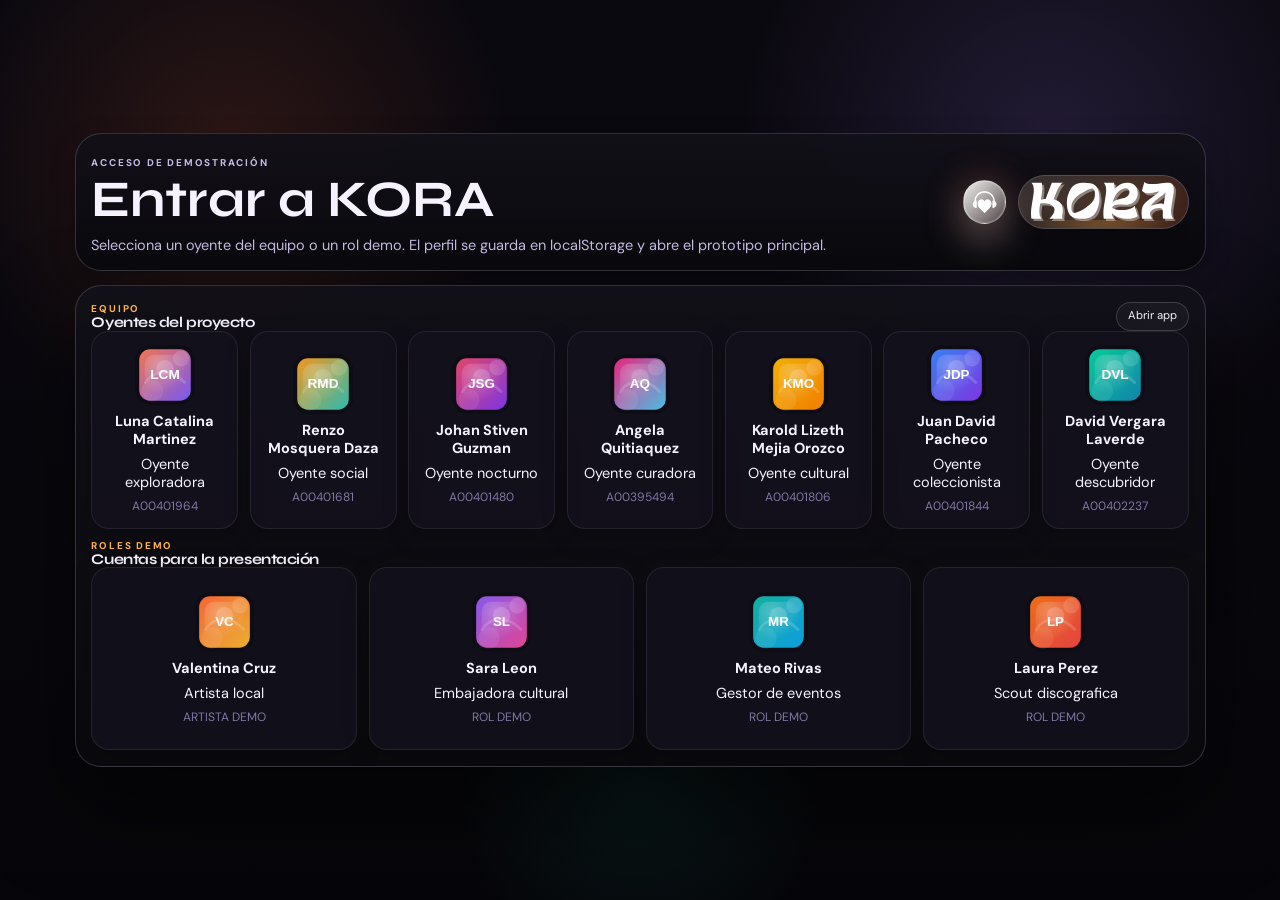
==== commit 28ba1499: "Implement audio duration updates, enhance navigation with home button functionality, and improve UI " ====
--- a/login.html
+++ b/login.html
@@ -4,7 +4,7 @@
   <meta charset="UTF-8">
   <meta name="viewport" content="width=device-width, initial-scale=1.0">
   <title>KORA · login demo</title>
-  <link rel="icon" href="assets/img/marca.svg" type="image/svg+xml">
+  <link rel="icon" href="assets/img/icono.svg" type="image/svg+xml">
   <link rel="preconnect" href="https://fonts.googleapis.com">
   <link rel="preconnect" href="https://fonts.gstatic.com" crossorigin>
   <link href="https://fonts.googleapis.com/css2?family=Syne:wght@500;700;800&family=DM+Sans:wght@400;500;700&display=swap" rel="stylesheet">
@@ -23,45 +23,45 @@
   </style>
 </head>
 <body>
-<main class="login-wrap">
-  <section class="login-hero">
-    <div class="login-copy">
-      <p class="eyebrow">Acceso de demostración</p>
-      <h1>Entrar a KORA</h1>
-      <p>Selecciona un oyente del equipo o un rol demo. El perfil se guarda en localStorage y abre el prototipo principal.</p>
-    </div>
-    <div class="login-brand">
-      <img class="brand-mark brand-mark--shell" src="assets/img/marca.svg" alt="Marca KORA">
-      <span class="brand-word-wrap"><img class="brand-word" src="assets/img/kora.svg" alt="KORA"></span>
-    </div>
-  </section>
+  <main class="login-wrap">
+    <section class="login-hero">
+      <div class="login-copy">
+        <p class="eyebrow">Acceso de demostración</p>
+        <h1>Entrar a KORA</h1>
+        <p>Selecciona un oyente del equipo o un rol demo. El perfil se guarda en localStorage y abre el prototipo principal.</p>
+      </div>
+      <div class="login-brand">
+        <img class="brand-mark brand-mark--shell" src="assets/img/icono.svg" alt="Marca KORA">
+        <span class="brand-word-wrap"><img class="brand-word" src="assets/img/logo.svg" alt="KORA"></span>
+      </div>
+    </section>
 
-  <section class="overlay-card login-card">
-    <div class="overlay-sections">
-      <section>
-        <div class="section-head simple-head">
-          <div>
-            <p class="eyebrow">Equipo</p>
-            <h2 class="section-title small-title">Oyentes del proyecto</h2>
+    <section class="overlay-card login-card">
+      <div class="overlay-sections">
+        <section>
+          <div class="section-head simple-head">
+            <div>
+              <p class="eyebrow">Equipo</p>
+              <h2 class="section-title small-title">Oyentes del proyecto</h2>
+            </div>
+            <a class="soft-btn" href="index.html">Abrir app</a>
           </div>
-          <a class="soft-btn" href="index.html">Abrir app</a>
-        </div>
-        <div class="profile-grid" id="login-team-grid"></div>
-      </section>
-      <section>
-        <div class="section-head simple-head">
-          <div>
-            <p class="eyebrow">Roles demo</p>
-            <h2 class="section-title small-title">Cuentas para la presentación</h2>
+          <div class="profile-grid" id="login-team-grid"></div>
+        </section>
+        <section>
+          <div class="section-head simple-head">
+            <div>
+              <p class="eyebrow">Roles demo</p>
+              <h2 class="section-title small-title">Cuentas para la presentación</h2>
+            </div>
           </div>
-        </div>
-        <div class="profile-grid" id="login-role-grid"></div>
-      </section>
-    </div>
-  </section>
-</main>
+          <div class="profile-grid" id="login-role-grid"></div>
+        </section>
+      </div>
+    </section>
+  </main>
 
-<script src="assets/data/data.js"></script>
-<script type="module" src="assets/js/login.js"></script>
+  <script src="assets/data/data.js"></script>
+  <script type="module" src="assets/js/login.js"></script>
 </body>
 </html>
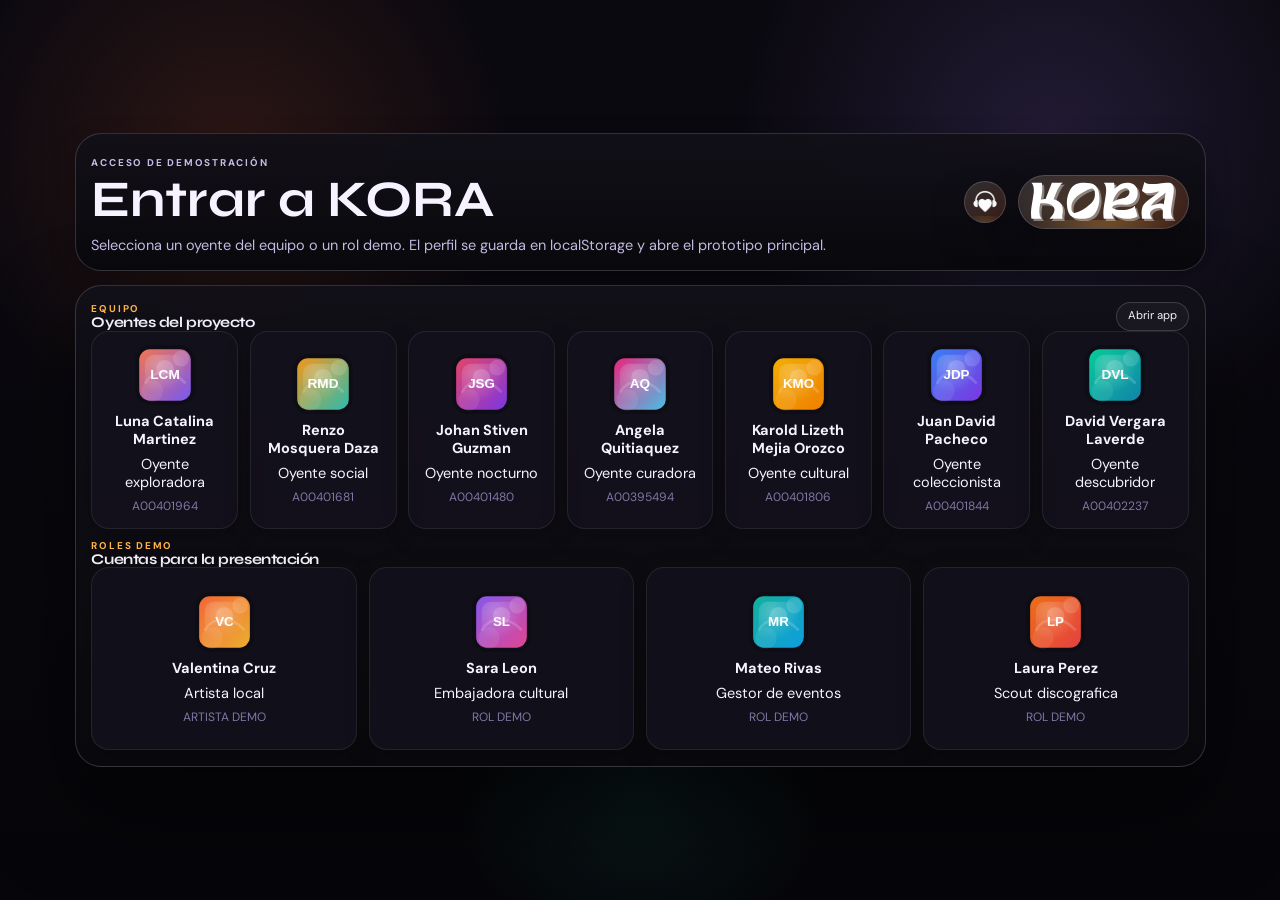
==== commit 86563d18: "Refactor brand mark structure in HTML and update styles for improved consistency" ====
--- a/login.html
+++ b/login.html
@@ -23,45 +23,47 @@
   </style>
 </head>
 <body>
-  <main class="login-wrap">
-    <section class="login-hero">
-      <div class="login-copy">
-        <p class="eyebrow">Acceso de demostración</p>
-        <h1>Entrar a KORA</h1>
-        <p>Selecciona un oyente del equipo o un rol demo. El perfil se guarda en localStorage y abre el prototipo principal.</p>
-      </div>
-      <div class="login-brand">
-        <img class="brand-mark brand-mark--shell" src="assets/img/icono.svg" alt="Marca KORA">
-        <span class="brand-word-wrap"><img class="brand-word" src="assets/img/logo.svg" alt="KORA"></span>
-      </div>
-    </section>
+<main class="login-wrap">
+  <section class="login-hero">
+    <div class="login-copy">
+      <p class="eyebrow">Acceso de demostración</p>
+      <h1>Entrar a KORA</h1>
+      <p>Selecciona un oyente del equipo o un rol demo. El perfil se guarda en localStorage y abre el prototipo principal.</p>
+    </div>
+    <div class="login-brand">
+        <span class="brand-mark--shell">
+          <img src="assets/img/icono.svg" alt="Marca KORA">
+        </span>
+      <span class="brand-word-wrap"><img class="brand-word" src="assets/img/logo.svg" alt="KORA"></span>
+    </div>
+  </section>
 
-    <section class="overlay-card login-card">
-      <div class="overlay-sections">
-        <section>
-          <div class="section-head simple-head">
-            <div>
-              <p class="eyebrow">Equipo</p>
-              <h2 class="section-title small-title">Oyentes del proyecto</h2>
-            </div>
-            <a class="soft-btn" href="index.html">Abrir app</a>
+  <section class="overlay-card login-card">
+    <div class="overlay-sections">
+      <section>
+        <div class="section-head simple-head">
+          <div>
+            <p class="eyebrow">Equipo</p>
+            <h2 class="section-title small-title">Oyentes del proyecto</h2>
           </div>
-          <div class="profile-grid" id="login-team-grid"></div>
-        </section>
-        <section>
-          <div class="section-head simple-head">
-            <div>
-              <p class="eyebrow">Roles demo</p>
-              <h2 class="section-title small-title">Cuentas para la presentación</h2>
-            </div>
+          <a class="soft-btn" href="index.html">Abrir app</a>
+        </div>
+        <div class="profile-grid" id="login-team-grid"></div>
+      </section>
+      <section>
+        <div class="section-head simple-head">
+          <div>
+            <p class="eyebrow">Roles demo</p>
+            <h2 class="section-title small-title">Cuentas para la presentación</h2>
           </div>
-          <div class="profile-grid" id="login-role-grid"></div>
-        </section>
-      </div>
-    </section>
-  </main>
+        </div>
+        <div class="profile-grid" id="login-role-grid"></div>
+      </section>
+    </div>
+  </section>
+</main>
 
-  <script src="assets/data/data.js"></script>
-  <script type="module" src="assets/js/login.js"></script>
+<script src="assets/data/data.js"></script>
+<script type="module" src="assets/js/login.js"></script>
 </body>
-</html>
+</html>
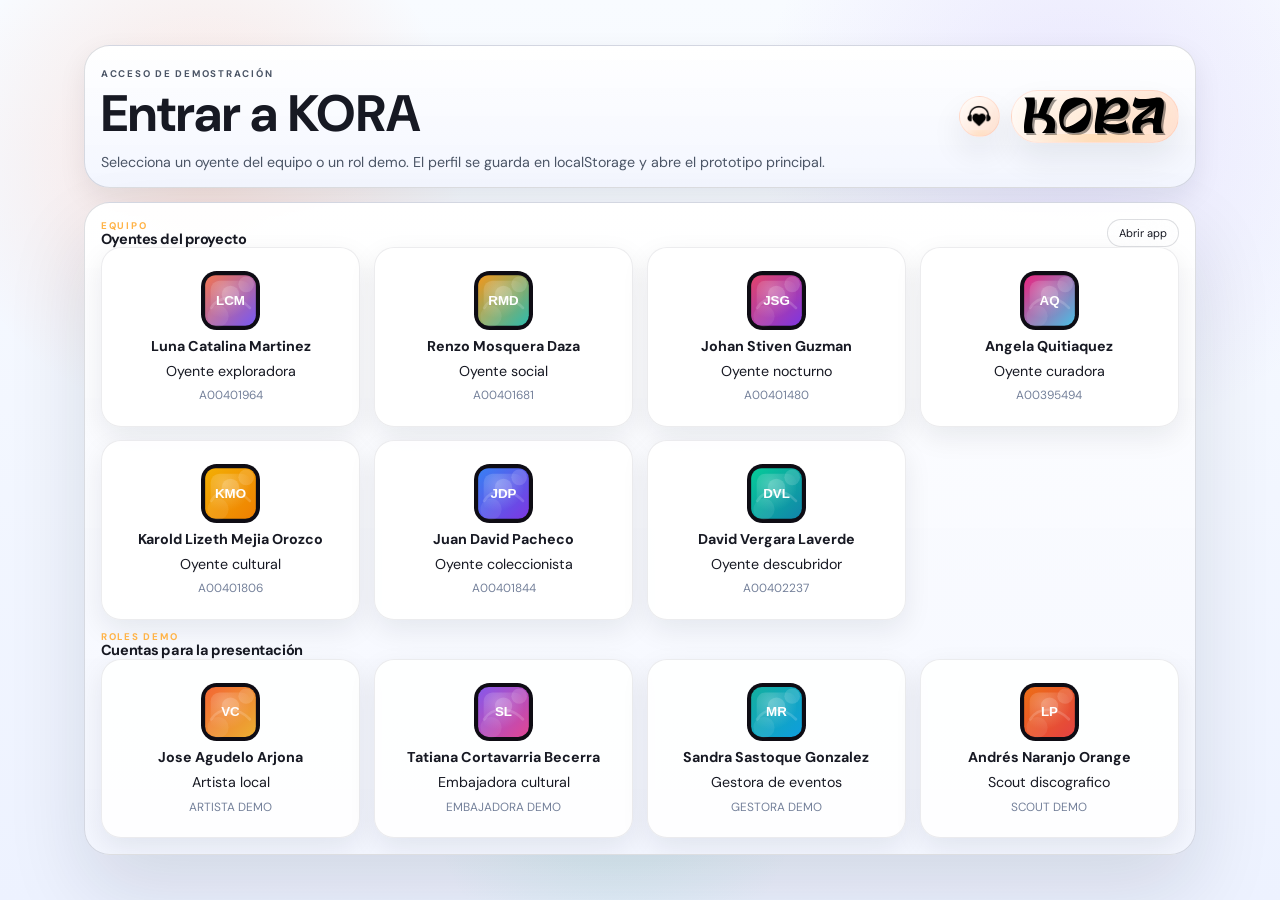
==== commit 95f76794: "Fix theme mode logic in state management and update default theme to light" ====
--- a/login.html
+++ b/login.html
@@ -8,7 +8,7 @@
   <link rel="preconnect" href="https://fonts.googleapis.com">
   <link rel="preconnect" href="https://fonts.gstatic.com" crossorigin>
   <link href="https://fonts.googleapis.com/css2?family=Syne:wght@500;700;800&family=DM+Sans:wght@400;500;700&display=swap" rel="stylesheet">
-  <script>try{const raw=localStorage.getItem('kora-prototype-v3-state');const parsed=raw?JSON.parse(raw):null;document.documentElement.dataset.theme=parsed?.settings?.themeMode==='light'?'light':'dark';}catch(error){document.documentElement.dataset.theme='dark';}</script>
+  <script>try{const raw=localStorage.getItem('kora-prototype-v3-state');const parsed=raw?JSON.parse(raw):null;document.documentElement.dataset.theme=parsed?.settings?.themeMode==='dark'?'dark':'light';}catch(error){document.documentElement.dataset.theme='light';}</script>
   <link rel="stylesheet" href="assets/css/styles.css">
   <style>
     body { display:flex; align-items:center; justify-content:center; padding:1.2rem; }
@@ -66,4 +66,4 @@
 <script src="assets/data/data.js"></script>
 <script type="module" src="assets/js/login.js"></script>
 </body>
-</html>+</html>
